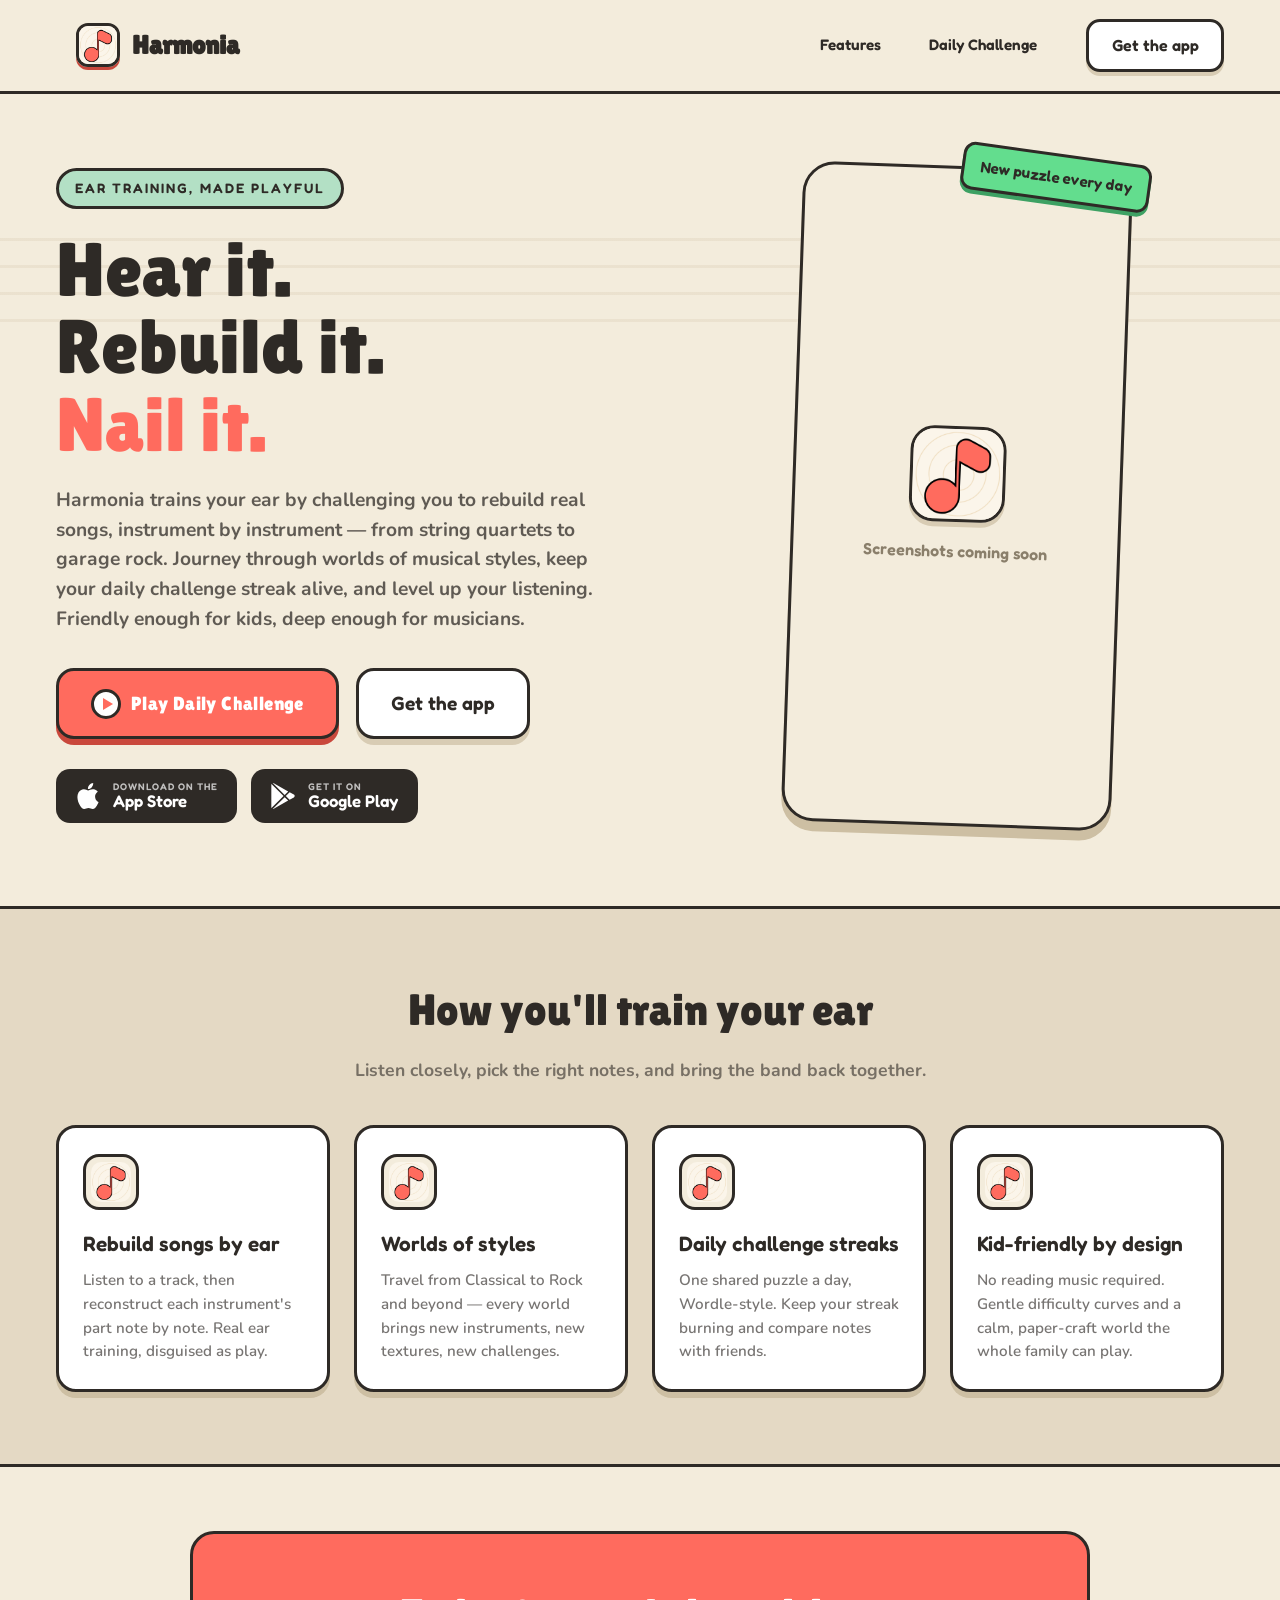
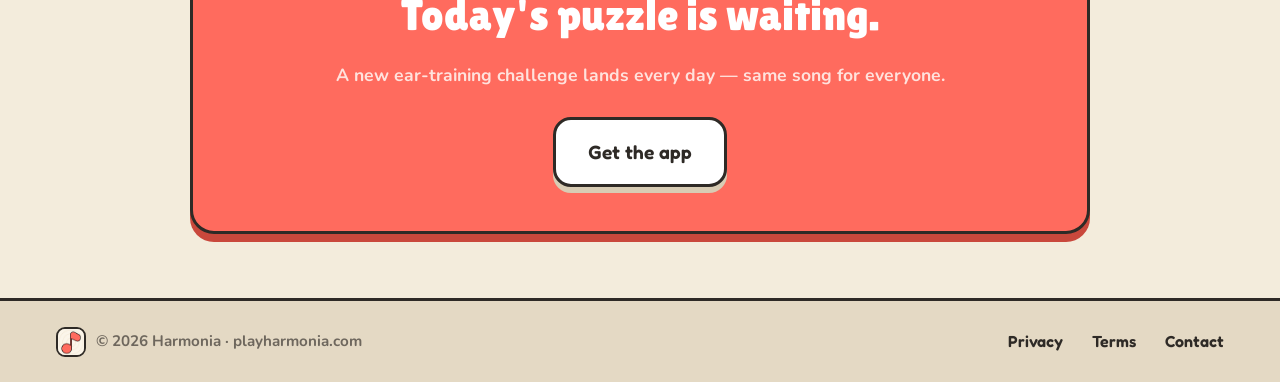
==== index.html @ 09bb106b "Redesign landing page to Paper & Play direction - New hero with auto-scrolling screenshot phone, fea" ====
<!DOCTYPE html>
<html lang="en">
<head>
<meta charset="UTF-8">
<meta name="viewport" content="width=device-width, initial-scale=1.0">
<title>Harmonia — Train your musical ear</title>
<meta name="description" content="Harmonia is a mobile ear-training game. Rebuild real songs instrument by instrument, journey through worlds of musical styles, and keep your daily challenge streak alive.">
<link rel="icon" type="image/png" href="/assets/icon.png">
<link rel="apple-touch-icon" href="/assets/icon.png">
<link rel="preconnect" href="https://fonts.googleapis.com">
<link rel="preconnect" href="https://fonts.gstatic.com" crossorigin>
<link href="https://fonts.googleapis.com/css2?family=Lilita+One&family=Fredoka:wght@400;500;600;700&family=Nunito:wght@400;600;700;800&display=swap" rel="stylesheet">
<link rel="stylesheet" href="/style.css">
<script src="/copy.js"></script>
</head>
<body class="landing">

<nav class="lp-nav">
  <a class="lp-brand" href="/">
    <img src="/assets/icon.png" alt="Harmonia icon">
    <span data-copy="nav.brand">Harmonia</span>
  </a>
  <div class="lp-nav-links">
    <a href="#features" data-copy="nav.linkFeatures">Features</a>
    <a href="#daily" data-copy="nav.linkDaily">Daily Challenge</a>
    <a class="lp-btn lp-btn-white" href="#get" data-copy="nav.getApp">Get the app</a>
  </div>
</nav>

<header class="lp-hero">
  <div class="lp-hero-copy">
    <span class="lp-badge" data-copy="hero.badge">EAR TRAINING, MADE PLAYFUL</span>
    <h1 class="lp-headline" id="lp-headline">Hear it.<br>Rebuild it.<br><span>Nail it.</span></h1>
    <p class="lp-lede" data-copy="hero.lede"></p>
    <div class="lp-hero-ctas">
      <a class="lp-btn lp-btn-coral lp-btn-big" id="lp-primary-cta" href="#">
        <span class="lp-play-circle" aria-hidden="true"></span>
        <span data-copy="hero.primaryCta">Play Daily Challenge</span>
      </a>
      <a class="lp-btn lp-btn-white lp-btn-big" href="#get" data-copy="hero.secondaryCta">Get the app</a>
    </div>
    <div class="lp-store-badges">
      <a class="lp-store-badge" id="lp-appstore" href="#">
        <svg viewBox="0 0 24 24" fill="#FFFFFF" xmlns="http://www.w3.org/2000/svg" aria-hidden="true"><path d="M12.152 6.896c-.948 0-2.415-1.078-3.96-1.04-2.04.027-3.91 1.183-4.961 3.014-2.117 3.675-.546 9.103 1.519 12.09 1.013 1.454 2.208 3.09 3.792 3.039 1.52-.065 2.09-.987 3.935-.987 1.831 0 2.35.987 3.96.948 1.637-.026 2.676-1.48 3.676-2.948 1.156-1.688 1.636-3.325 1.662-3.415-.039-.013-3.182-1.221-3.22-4.857-.026-3.04 2.48-4.494 2.597-4.559-1.429-2.09-3.623-2.324-4.39-2.376-2-.156-3.675 1.09-4.61 1.09zM15.53 3.83c.843-1.012 1.4-2.427 1.245-3.83-1.207.052-2.662.805-3.532 1.818-.78.896-1.454 2.338-1.273 3.714 1.338.104 2.715-.688 3.559-1.701"/></svg>
        <span><small>DOWNLOAD ON THE</small>App Store</span>
      </a>
      <a class="lp-store-badge" id="lp-googleplay" href="#">
        <svg viewBox="0 0 24 24" fill="#FFFFFF" xmlns="http://www.w3.org/2000/svg" aria-hidden="true"><path d="M22.018 13.298l-3.919 2.218-3.515-3.493 3.543-3.521 3.891 2.202a1.49 1.49 0 0 1 0 2.594zM1.337.924a1.486 1.486 0 0 0-.112.568v21.017c0 .217.045.419.124.6l11.155-11.087L1.337.924zm12.207 10.065l3.258-3.238L3.45.195a1.466 1.466 0 0 0-.946-.179l11.04 10.973zm0 2.067l-11 10.933c.298.036.612-.016.906-.183l13.324-7.54-3.23-3.21z"/></svg>
        <span><small>GET IT ON</small>Google Play</span>
      </a>
    </div>
  </div>

  <div class="lp-hero-phone" id="daily">
    <div class="lp-phone">
      <div class="lp-phone-screen" id="lp-carousel">
        <div class="lp-shot-placeholder">
          <img src="/assets/icon.png" alt="Harmonia">
          <p>Screenshots coming soon</p>
        </div>
      </div>
    </div>
    <span class="lp-sticker" data-copy="hero.sticker">New puzzle every day</span>
  </div>
</header>

<section class="lp-features" id="features">
  <h2 data-copy="features.heading">How you'll train your ear</h2>
  <p class="lp-features-sub" data-copy="features.sub"></p>
  <div class="lp-feature-grid" id="lp-feature-grid">
    <!-- Cards rendered from copy.js -->
  </div>
</section>

<section class="lp-cta-band" id="get">
  <div class="lp-cta-card">
    <h2 data-copy="cta.heading">Today's puzzle is waiting.</h2>
    <p data-copy="cta.sub"></p>
    <a class="lp-btn lp-btn-white lp-btn-big" id="lp-cta-button" href="#" data-copy="cta.button">Get the app</a>
  </div>
</section>

<footer class="lp-footer">
  <div class="lp-footer-brand">
    <img src="/assets/icon.png" alt="">
    <span data-copy="footer.copyright">© 2026 Harmonia · playharmonia.com</span>
  </div>
  <div class="lp-footer-links">
    <a href="/privacy/" data-copy="footer.linkPrivacy">Privacy</a>
    <a href="/terms/" data-copy="footer.linkTerms">Terms</a>
    <a href="#" id="lp-contact" data-copy="footer.linkContact">Contact</a>
  </div>
</footer>

<script>
(function () {
  var COPY = window.HARMONIA_COPY || {};

  function get(path) {
    return path.split(".").reduce(function (o, k) {
      return o == null ? undefined : o[k];
    }, COPY);
  }

  // Fill every element tagged with data-copy from copy.js.
  document.querySelectorAll("[data-copy]").forEach(function (el) {
    var value = get(el.getAttribute("data-copy"));
    if (typeof value === "string" && value.length) el.textContent = value;
  });

  // Headline: one line per array entry, last line highlighted.
  var headline = get("hero.headline");
  if (Array.isArray(headline) && headline.length) {
    var h1 = document.getElementById("lp-headline");
    h1.innerHTML = "";
    headline.forEach(function (line, i) {
      if (i === headline.length - 1) {
        var span = document.createElement("span");
        span.textContent = line;
        h1.appendChild(span);
      } else {
        h1.appendChild(document.createTextNode(line));
        h1.appendChild(document.createElement("br"));
      }
    });
  }

  // Feature cards.
  var grid = document.getElementById("lp-feature-grid");
  var cards = get("features.cards") || [];
  cards.forEach(function (card) {
    var div = document.createElement("div");
    div.className = "lp-feature-card";
    var icon = document.createElement("div");
    icon.className = "lp-feature-icon";
    var img = document.createElement("img");
    img.src = "/assets/icon.png";
    img.alt = "";
    icon.appendChild(img);
    var h3 = document.createElement("h3");
    h3.textContent = card.title || "";
    var p = document.createElement("p");
    p.textContent = card.text || "";
    div.appendChild(icon);
    div.appendChild(h3);
    div.appendChild(p);
    grid.appendChild(div);
  });

  // Store / webapp / contact links.
  var appStore = get("links.appStore") || "#";
  var googlePlay = get("links.googlePlay") || "#";
  var webApp = get("links.webApp") || "#";
  document.getElementById("lp-appstore").href = appStore;
  document.getElementById("lp-googleplay").href = googlePlay;
  // Primary hero CTA is a stub for the browser daily challenge until the
  // webapp exists; set links.webApp in copy.js when it ships.
  document.getElementById("lp-primary-cta").href = webApp;
  document.getElementById("lp-cta-button").href = appStore !== "#" ? appStore : "#";
  var email = get("footer.contactEmail");
  if (email) document.getElementById("lp-contact").href = "mailto:" + email;

  // Screenshot carousel: preload the listed files, keep the ones that
  // exist, and auto-advance with a crossfade.
  var shots = get("screenshots") || [];
  var interval = get("screenshotInterval") || 4000;
  var carousel = document.getElementById("lp-carousel");
  var results = new Array(shots.length);
  var pending = shots.length;

  function startCarousel() {
    var loaded = results.filter(Boolean); // keeps copy.js order
    if (!loaded.length) return; // keep the placeholder
    carousel.innerHTML = "";
    var imgs = loaded.map(function (src, i) {
      var img = document.createElement("img");
      img.src = src;
      img.className = "lp-shot" + (i === 0 ? " active" : "");
      img.alt = "Harmonia screenshot";
      carousel.appendChild(img);
      return img;
    });
    if (imgs.length < 2) return;
    var current = 0;
    setInterval(function () {
      imgs[current].classList.remove("active");
      current = (current + 1) % imgs.length;
      imgs[current].classList.add("active");
    }, interval);
  }

  if (!pending) return;
  shots.forEach(function (src, i) {
    var probe = new Image();
    probe.onload = function () {
      results[i] = src;
      if (--pending === 0) startCarousel();
    };
    probe.onerror = function () {
      if (--pending === 0) startCarousel();
    };
    probe.src = src;
  });
})();
</script>
</body>
</html>
---- style.css ----
/* ============================================================
   Harmonia — paper & play design language
   Flat fills · 3px ink outlines · hard offset shadows
   Lilita One (display) / Fredoka (UI) / Nunito (body)
   ============================================================ */

:root {
  --paper: #F3ECDC;
  --paper-dark: #E4D9C4;
  --ink: #2E2A26;
  --ink-soft: rgba(46, 42, 38, 0.6);
  --muted: #8A7F6B;
  --coral: #FF6B5E;
  --coral-dark: #C9483C;
  --green: #63DD8E;
  --green-dark: #3DA163;
  --card: #FFFFFF;
  --shadow: #D8CCB4;
  --cream: #F3ECDC;      /* legacy alias used by legal pages */
  --accent: #FF6B5E;     /* legacy alias */
  --accent-dark: #C9483C;/* legacy alias */
}

* { margin: 0; padding: 0; box-sizing: border-box; }

body {
  background: var(--paper);
  color: var(--ink);
  font-family: 'Nunito', -apple-system, sans-serif;
  line-height: 1.7;
  -webkit-font-smoothing: antialiased;
}

h1, h2, h3, .brand {
  font-family: 'Fredoka', 'Nunito', sans-serif;
  font-weight: 600;
}

a { color: var(--coral-dark); }

/* ------------------------------------------------------------
   Shared buttons
   ------------------------------------------------------------ */
.lp-btn {
  display: inline-flex;
  align-items: center;
  justify-content: center;
  gap: 10px;
  font-family: 'Fredoka', sans-serif;
  font-weight: 600;
  font-size: 1rem;
  text-decoration: none;
  border: 3px solid var(--ink);
  border-radius: 14px;
  padding: 0.6rem 1.4rem;
  transition: transform 0.08s ease, box-shadow 0.08s ease;
}

.lp-btn:active { transform: translateY(3px); box-shadow: none !important; }

.lp-btn-white {
  background: var(--card);
  color: var(--ink);
  box-shadow: 0 4px 0 var(--shadow);
}

.lp-btn-coral {
  background: var(--coral);
  color: #fff;
  box-shadow: 0 4px 0 var(--coral-dark);
}

.lp-btn-big {
  font-size: 1.2rem;
  border-radius: 18px;
  padding: 1rem 2rem;
  box-shadow: 0 6px 0 var(--shadow);
}

.lp-btn-coral.lp-btn-big {
  font-family: 'Lilita One', 'Fredoka', sans-serif;
  font-weight: 400;
  letter-spacing: 0.02em;
  box-shadow: 0 6px 0 var(--coral-dark);
}

/* ------------------------------------------------------------
   Nav
   ------------------------------------------------------------ */
.lp-nav {
  display: flex;
  align-items: center;
  justify-content: space-between;
  padding: 1.2rem 3.5rem;
  border-bottom: 3px solid var(--ink);
  background: var(--paper);
  flex-wrap: wrap;
  gap: 1rem;
}

.lp-brand {
  display: flex;
  align-items: center;
  gap: 12px;
  text-decoration: none;
  color: var(--ink);
  font-family: 'Lilita One', 'Fredoka', sans-serif;
  font-size: 1.6rem;
}

.lp-brand img {
  width: 44px;
  height: 44px;
  border-radius: 12px;
  border: 3px solid var(--ink);
  box-shadow: 0 3px 0 var(--coral-dark);
}

.lp-nav-links {
  display: flex;
  align-items: center;
  gap: 1.8rem;
}

.lp-nav-links > a:not(.lp-btn) {
  font-family: 'Fredoka', sans-serif;
  font-weight: 600;
  color: var(--ink);
  text-decoration: none;
}

.lp-nav-links > a:not(.lp-btn):hover { color: var(--coral); }

/* ------------------------------------------------------------
   Hero
   ------------------------------------------------------------ */
.lp-hero {
  position: relative;
  display: flex;
  gap: 3.5rem;
  align-items: center;
  padding: 4.5rem 3.5rem 5rem;
  max-width: 1440px;
  margin: 0 auto;
  overflow: hidden;
}

/* staff-line motif behind the hero */
.lp-hero::before {
  content: "";
  position: absolute;
  top: 120px;
  left: 0;
  right: 0;
  height: 120px;
  background: repeating-linear-gradient(180deg, transparent 0 24px, var(--paper-dark) 24px 27px);
  opacity: 0.55;
  pointer-events: none;
}

.lp-hero-copy {
  position: relative;
  flex: 1;
  max-width: 680px;
}

.lp-badge {
  display: inline-block;
  padding: 0.35rem 1rem;
  border-radius: 999px;
  background: #B3E0C5;
  border: 3px solid var(--ink);
  font-family: 'Fredoka', sans-serif;
  font-weight: 600;
  font-size: 0.85rem;
  letter-spacing: 0.15em;
}

.lp-headline {
  font-family: 'Lilita One', 'Fredoka', sans-serif;
  font-weight: 400;
  font-size: clamp(3rem, 6vw, 4.75rem);
  line-height: 1.02;
  margin-top: 1.4rem;
  color: var(--ink);
}

.lp-headline span { color: var(--coral); }

.lp-lede {
  font-weight: 700;
  font-size: 1.2rem;
  line-height: 1.55;
  color: rgba(46, 42, 38, 0.75);
  margin-top: 1.4rem;
  max-width: 560px;
}

.lp-hero-ctas {
  display: flex;
  align-items: center;
  gap: 1.1rem;
  margin-top: 2.1rem;
  flex-wrap: wrap;
}

.lp-store-badges {
  display: flex;
  gap: 0.9rem;
  margin-top: 1.9rem;
  flex-wrap: wrap;
}

.lp-store-badge {
  display: flex;
  align-items: center;
  gap: 12px;
  height: 54px;
  padding: 0 1.2rem;
  border-radius: 14px;
  background: var(--ink);
  color: #fff;
  text-decoration: none;
  font-family: 'Fredoka', sans-serif;
  font-weight: 600;
  font-size: 1.05rem;
  line-height: 1.15;
}

.lp-store-badge svg {
  width: 26px;
  height: 26px;
  flex: none;
}

.lp-play-circle {
  width: 30px;
  height: 30px;
  border-radius: 50%;
  background: #fff;
  border: 3px solid var(--ink);
  flex: none;
  position: relative;
}

.lp-play-circle::after {
  content: "";
  position: absolute;
  left: 9px;
  top: 6px;
  border-left: 10px solid var(--coral);
  border-top: 6px solid transparent;
  border-bottom: 6px solid transparent;
}

.lp-store-badge small {
  display: block;
  font-size: 0.6rem;
  letter-spacing: 0.1em;
  color: rgba(255, 255, 255, 0.7);
}

/* ------------------------------------------------------------
   Phone + screenshot carousel
   ------------------------------------------------------------ */
.lp-hero-phone {
  position: relative;
  flex: none;
  transform: rotate(2deg);
}

.lp-phone {
  width: 330px;
  height: 660px;
  border-radius: 32px;
  border: 3px solid var(--ink);
  box-shadow: 0 10px 0 #CDBFA3;
  background: var(--paper);
  overflow: hidden;
}

.lp-phone-screen {
  position: relative;
  width: 100%;
  height: 100%;
}

.lp-shot {
  position: absolute;
  inset: 0;
  width: 100%;
  height: 100%;
  object-fit: cover;
  opacity: 0;
  transition: opacity 0.8s ease;
}

.lp-shot.active { opacity: 1; }

.lp-shot-placeholder {
  position: absolute;
  inset: 0;
  display: flex;
  flex-direction: column;
  align-items: center;
  justify-content: center;
  gap: 1rem;
  text-align: center;
  padding: 2rem;
}

.lp-shot-placeholder img {
  width: 96px;
  height: 96px;
  border-radius: 24px;
  border: 3px solid var(--ink);
  box-shadow: 0 5px 0 var(--shadow);
}

.lp-shot-placeholder p {
  font-family: 'Fredoka', sans-serif;
  font-weight: 600;
  color: var(--muted);
}

.lp-sticker {
  position: absolute;
  top: -16px;
  right: -18px;
  padding: 0.5rem 1rem;
  border-radius: 12px;
  background: var(--green);
  border: 3px solid var(--ink);
  box-shadow: 0 4px 0 var(--green-dark);
  font-family: 'Fredoka', sans-serif;
  font-weight: 600;
  font-size: 0.95rem;
  transform: rotate(6deg);
  white-space: nowrap;
}

/* ------------------------------------------------------------
   Features
   ------------------------------------------------------------ */
.lp-features {
  padding: 4rem 3.5rem 4.5rem;
  background: var(--paper-dark);
  border-top: 3px solid var(--ink);
}

.lp-features h2 {
  font-family: 'Lilita One', 'Fredoka', sans-serif;
  font-weight: 400;
  font-size: clamp(2rem, 4vw, 2.75rem);
  text-align: center;
}

.lp-features-sub {
  text-align: center;
  font-weight: 700;
  font-size: 1.1rem;
  color: var(--ink-soft);
  margin: 0.5rem 0 2.5rem;
}

.lp-feature-grid {
  display: grid;
  grid-template-columns: repeat(auto-fit, minmax(240px, 1fr));
  gap: 1.5rem;
  max-width: 1330px;
  margin: 0 auto;
}

.lp-feature-card {
  background: var(--card);
  border: 3px solid var(--ink);
  border-radius: 20px;
  box-shadow: 0 6px 0 #CDBFA3;
  padding: 1.6rem 1.5rem;
}

.lp-feature-icon {
  width: 56px;
  height: 56px;
  border-radius: 16px;
  background: var(--paper);
  border: 3px solid var(--ink);
  display: flex;
  align-items: center;
  justify-content: center;
  overflow: hidden;
}

.lp-feature-icon img {
  width: 40px;
  height: 40px;
  border-radius: 10px;
}

.lp-feature-card h3 {
  font-size: 1.3rem;
  margin-top: 1rem;
}

.lp-feature-card p {
  font-weight: 600;
  font-size: 0.95rem;
  line-height: 1.55;
  color: rgba(46, 42, 38, 0.65);
  margin-top: 0.5rem;
}

/* ------------------------------------------------------------
   CTA band
   ------------------------------------------------------------ */
.lp-cta-band {
  padding: 4rem 3.5rem;
  border-top: 3px solid var(--ink);
}

.lp-cta-card {
  max-width: 900px;
  margin: 0 auto;
  background: var(--coral);
  border: 3px solid var(--ink);
  border-radius: 24px;
  box-shadow: 0 8px 0 var(--coral-dark);
  padding: 2.75rem 3rem;
  text-align: center;
}

.lp-cta-card h2 {
  font-family: 'Lilita One', 'Fredoka', sans-serif;
  font-weight: 400;
  font-size: clamp(2rem, 4vw, 2.75rem);
  color: #fff;
}

.lp-cta-card p {
  font-weight: 700;
  font-size: 1.1rem;
  color: #FFE2DD;
  margin: 0.5rem 0 1.6rem;
}

/* ------------------------------------------------------------
   Landing footer
   ------------------------------------------------------------ */
.lp-footer {
  display: flex;
  align-items: center;
  justify-content: space-between;
  padding: 1.6rem 3.5rem;
  border-top: 3px solid var(--ink);
  background: var(--paper-dark);
  flex-wrap: wrap;
  gap: 1rem;
}

.lp-footer-brand {
  display: flex;
  align-items: center;
  gap: 10px;
  font-weight: 700;
  font-size: 0.95rem;
  color: rgba(46, 42, 38, 0.65);
}

.lp-footer-brand img {
  width: 30px;
  height: 30px;
  border-radius: 9px;
  border: 2.5px solid var(--ink);
}

.lp-footer-links {
  display: flex;
  gap: 1.8rem;
}

.lp-footer-links a {
  font-family: 'Fredoka', sans-serif;
  font-weight: 600;
  color: var(--ink);
  text-decoration: none;
}

.lp-footer-links a:hover { color: var(--coral); }

/* ------------------------------------------------------------
   Responsive
   ------------------------------------------------------------ */
@media (max-width: 980px) {
  .lp-hero { flex-direction: column; padding: 3rem 1.5rem; }
  .lp-hero-phone { transform: rotate(0deg); margin-top: 1rem; }
  .lp-nav, .lp-features, .lp-cta-band, .lp-footer { padding-left: 1.5rem; padding-right: 1.5rem; }
  .lp-sticker { right: 0; }
}

@media (max-width: 480px) {
  .lp-phone { width: 280px; height: 560px; }
  .lp-nav-links { gap: 1rem; }
}

/* ============================================================
   Legal pages (privacy / terms) — shared classes
   ============================================================ */
.container {
  max-width: 720px;
  margin: 0 auto;
  padding: 2rem 1.5rem 4rem;
}

header.site {
  padding: 1.5rem 0;
  display: flex;
  align-items: center;
  justify-content: space-between;
}

.brand {
  display: inline-flex;
  align-items: center;
  font-family: 'Lilita One', 'Fredoka', sans-serif;
  font-weight: 400;
  font-size: 1.5rem;
  color: var(--ink);
  text-decoration: none;
}

.brand::before {
  content: "";
  margin-right: 10px;
  width: 36px;
  height: 36px;
  border-radius: 10px;
  border: 3px solid var(--ink);
  box-shadow: 0 3px 0 var(--coral-dark);
  background: url("/assets/icon.png") center / cover no-repeat;
  flex: none;
}

.brand span { color: var(--coral); }

nav a {
  color: var(--muted);
  text-decoration: none;
  margin-left: 1.25rem;
  font-size: 0.95rem;
  font-family: 'Fredoka', sans-serif;
  font-weight: 600;
}

nav a:hover { color: var(--coral); }

/* legacy hero/feature classes kept for any page still using them */
.hero { text-align: center; padding: 4rem 0 3rem; }
.hero h1 { font-size: 3rem; margin-bottom: 0.75rem; }
.hero .tagline { font-size: 1.25rem; color: var(--muted); max-width: 480px; margin: 0 auto 2rem; }

.cta {
  display: inline-block;
  background: var(--coral);
  color: #fff;
  font-family: 'Fredoka', sans-serif;
  font-size: 1.1rem;
  padding: 0.9rem 2.2rem;
  border: 3px solid var(--ink);
  border-radius: 999px;
  box-shadow: 0 4px 0 var(--coral-dark);
  text-decoration: none;
}

.cta.soon { background: var(--card); color: var(--muted); box-shadow: 0 4px 0 var(--shadow); cursor: default; }

article h1 { font-size: 2rem; margin: 1.5rem 0 0.25rem; }

article .updated {
  color: var(--muted);
  font-size: 0.9rem;
  margin-bottom: 2rem;
}

article h2 { font-size: 1.3rem; margin: 2rem 0 0.5rem; }

article p, article li { margin-bottom: 0.75rem; }

article ul { padding-left: 1.5rem; }

article a { color: var(--coral-dark); }

footer.site {
  text-align: center;
  color: var(--muted);
  font-size: 0.85rem;
  padding: 2rem 0 0;
  border-top: 3px solid var(--ink);
  margin-top: 3rem;
}

footer.site a { color: var(--muted); }
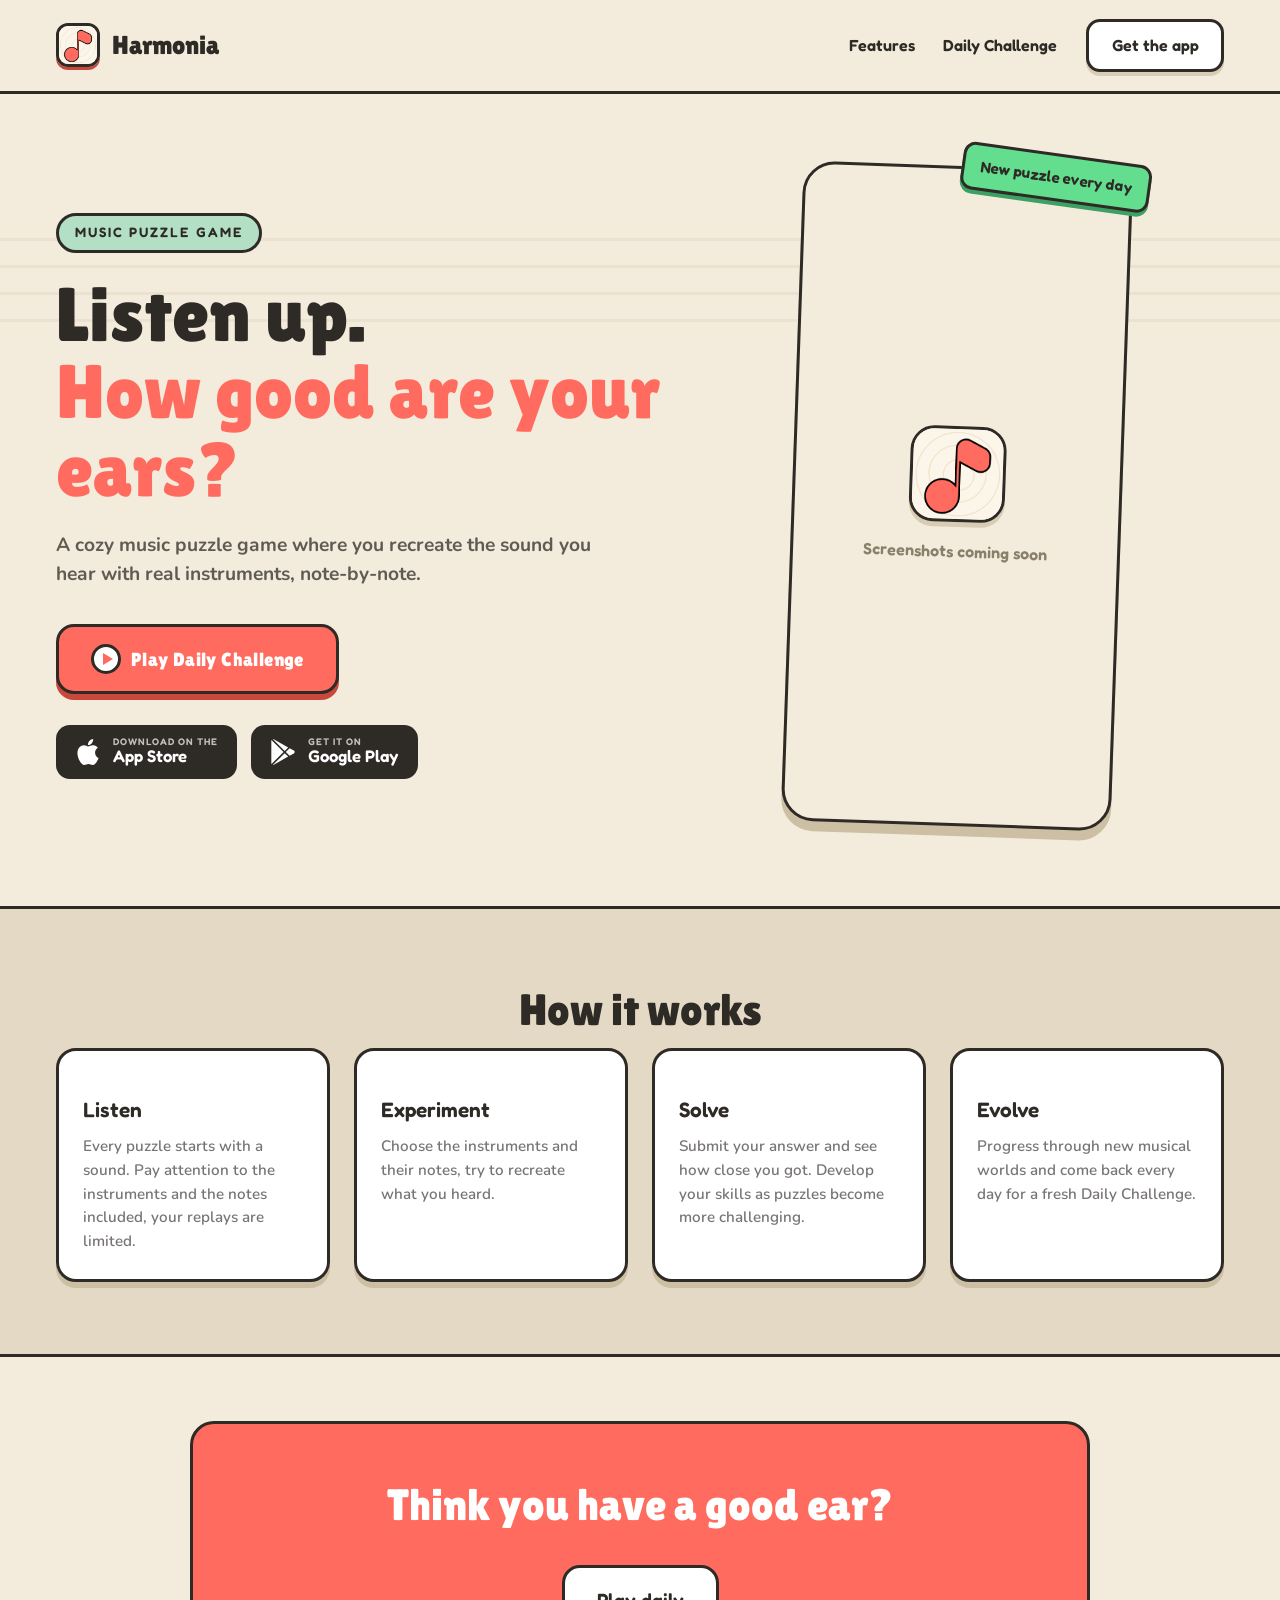
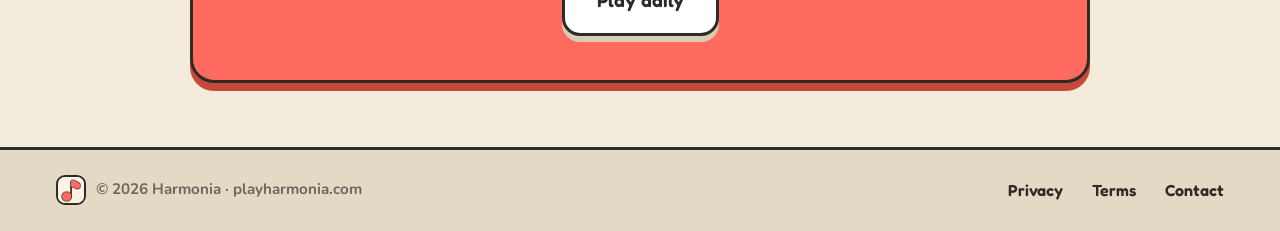
==== commit 9f9db388: "Update site copy and restyle legal pages - New hero: MUSIC PUZZLE GAME chip, two-line headline, shor" ====
--- a/index.html
+++ b/index.html
@@ -3,8 +3,8 @@
 <head>
 <meta charset="UTF-8">
 <meta name="viewport" content="width=device-width, initial-scale=1.0">
-<title>Harmonia — Train your musical ear</title>
-<meta name="description" content="Harmonia is a mobile ear-training game. Rebuild real songs instrument by instrument, journey through worlds of musical styles, and keep your daily challenge streak alive.">
+<title>Harmonia — Music puzzle game</title>
+<meta name="description" content="A cozy music puzzle game where you recreate the sound you hear with real instruments, note-by-note.">
 <link rel="icon" type="image/png" href="/assets/icon.png">
 <link rel="apple-touch-icon" href="/assets/icon.png">
 <link rel="preconnect" href="https://fonts.googleapis.com">
@@ -29,15 +29,14 @@
 
 <header class="lp-hero">
   <div class="lp-hero-copy">
-    <span class="lp-badge" data-copy="hero.badge">EAR TRAINING, MADE PLAYFUL</span>
-    <h1 class="lp-headline" id="lp-headline">Hear it.<br>Rebuild it.<br><span>Nail it.</span></h1>
+    <span class="lp-badge" data-copy="hero.badge">MUSIC PUZZLE GAME</span>
+    <h1 class="lp-headline" id="lp-headline">Listen up.<br><span>How good are your ears?</span></h1>
     <p class="lp-lede" data-copy="hero.lede"></p>
     <div class="lp-hero-ctas">
       <a class="lp-btn lp-btn-coral lp-btn-big" id="lp-primary-cta" href="#">
         <span class="lp-play-circle" aria-hidden="true"></span>
         <span data-copy="hero.primaryCta">Play Daily Challenge</span>
       </a>
-      <a class="lp-btn lp-btn-white lp-btn-big" href="#get" data-copy="hero.secondaryCta">Get the app</a>
     </div>
     <div class="lp-store-badges">
       <a class="lp-store-badge" id="lp-appstore" href="#">
@@ -65,8 +64,7 @@
 </header>
 
 <section class="lp-features" id="features">
-  <h2 data-copy="features.heading">How you'll train your ear</h2>
-  <p class="lp-features-sub" data-copy="features.sub"></p>
+  <h2 data-copy="features.heading">How it works</h2>
   <div class="lp-feature-grid" id="lp-feature-grid">
     <!-- Cards rendered from copy.js -->
   </div>
@@ -74,9 +72,8 @@
 
 <section class="lp-cta-band" id="get">
   <div class="lp-cta-card">
-    <h2 data-copy="cta.heading">Today's puzzle is waiting.</h2>
-    <p data-copy="cta.sub"></p>
-    <a class="lp-btn lp-btn-white lp-btn-big" id="lp-cta-button" href="#" data-copy="cta.button">Get the app</a>
+    <h2 data-copy="cta.heading">Think you have a good ear?</h2>
+    <a class="lp-btn lp-btn-white lp-btn-big" id="lp-cta-button" href="#" data-copy="cta.button">Play daily</a>
   </div>
 </section>
 
@@ -131,17 +128,10 @@
   cards.forEach(function (card) {
     var div = document.createElement("div");
     div.className = "lp-feature-card";
-    var icon = document.createElement("div");
-    icon.className = "lp-feature-icon";
-    var img = document.createElement("img");
-    img.src = "/assets/icon.png";
-    img.alt = "";
-    icon.appendChild(img);
     var h3 = document.createElement("h3");
     h3.textContent = card.title || "";
     var p = document.createElement("p");
     p.textContent = card.text || "";
-    div.appendChild(icon);
     div.appendChild(h3);
     div.appendChild(p);
     grid.appendChild(div);
@@ -156,7 +146,8 @@
   // Primary hero CTA is a stub for the browser daily challenge until the
   // webapp exists; set links.webApp in copy.js when it ships.
   document.getElementById("lp-primary-cta").href = webApp;
-  document.getElementById("lp-cta-button").href = appStore !== "#" ? appStore : "#";
+  // Bottom "Play daily" button points at the browser daily challenge.
+  document.getElementById("lp-cta-button").href = webApp;
   var email = get("footer.contactEmail");
   if (email) document.getElementById("lp-contact").href = "mailto:" + email;
 
--- a/style.css
+++ b/style.css
@@ -434,6 +434,7 @@
   font-weight: 400;
   font-size: clamp(2rem, 4vw, 2.75rem);
   color: #fff;
+  margin-bottom: 1.4rem;
 }
 
 .lp-cta-card p {
@@ -503,99 +504,52 @@
 }
 
 /* ============================================================
-   Legal pages (privacy / terms) — shared classes
+   Legal pages (privacy / terms) — landing-style card layout
    ============================================================ */
 .container {
-  max-width: 720px;
+  max-width: 820px;
   margin: 0 auto;
-  padding: 2rem 1.5rem 4rem;
-}
-
-header.site {
-  padding: 1.5rem 0;
-  display: flex;
-  align-items: center;
-  justify-content: space-between;
-}
-
-.brand {
-  display: inline-flex;
-  align-items: center;
+  padding: 3rem 1.5rem 4rem;
+}
+
+.lp-legal {
+  background: var(--card);
+  border: 3px solid var(--ink);
+  border-radius: 24px;
+  box-shadow: 0 8px 0 var(--shadow);
+  padding: 2.5rem 2.75rem 3rem;
+}
+
+.lp-legal h1 {
   font-family: 'Lilita One', 'Fredoka', sans-serif;
   font-weight: 400;
-  font-size: 1.5rem;
-  color: var(--ink);
-  text-decoration: none;
-}
-
-.brand::before {
-  content: "";
-  margin-right: 10px;
-  width: 36px;
-  height: 36px;
-  border-radius: 10px;
-  border: 3px solid var(--ink);
-  box-shadow: 0 3px 0 var(--coral-dark);
-  background: url("/assets/icon.png") center / cover no-repeat;
-  flex: none;
-}
-
-.brand span { color: var(--coral); }
-
-nav a {
-  color: var(--muted);
-  text-decoration: none;
-  margin-left: 1.25rem;
-  font-size: 0.95rem;
-  font-family: 'Fredoka', sans-serif;
-  font-weight: 600;
-}
-
-nav a:hover { color: var(--coral); }
-
-/* legacy hero/feature classes kept for any page still using them */
-.hero { text-align: center; padding: 4rem 0 3rem; }
-.hero h1 { font-size: 3rem; margin-bottom: 0.75rem; }
-.hero .tagline { font-size: 1.25rem; color: var(--muted); max-width: 480px; margin: 0 auto 2rem; }
-
-.cta {
-  display: inline-block;
-  background: var(--coral);
-  color: #fff;
-  font-family: 'Fredoka', sans-serif;
-  font-size: 1.1rem;
-  padding: 0.9rem 2.2rem;
-  border: 3px solid var(--ink);
-  border-radius: 999px;
-  box-shadow: 0 4px 0 var(--coral-dark);
-  text-decoration: none;
-}
-
-.cta.soon { background: var(--card); color: var(--muted); box-shadow: 0 4px 0 var(--shadow); cursor: default; }
-
-article h1 { font-size: 2rem; margin: 1.5rem 0 0.25rem; }
-
-article .updated {
+  font-size: clamp(2rem, 4vw, 2.75rem);
+  margin-bottom: 0.25rem;
+}
+
+.lp-legal .updated {
+  font-family: 'Fredoka', sans-serif;
+  font-weight: 600;
   color: var(--muted);
   font-size: 0.9rem;
   margin-bottom: 2rem;
 }
 
-article h2 { font-size: 1.3rem; margin: 2rem 0 0.5rem; }
-
-article p, article li { margin-bottom: 0.75rem; }
-
-article ul { padding-left: 1.5rem; }
-
-article a { color: var(--coral-dark); }
-
-footer.site {
-  text-align: center;
-  color: var(--muted);
-  font-size: 0.85rem;
-  padding: 2rem 0 0;
-  border-top: 3px solid var(--ink);
-  margin-top: 3rem;
-}
-
-footer.site a { color: var(--muted); }
+.lp-legal h2 {
+  font-size: 1.3rem;
+  margin: 2rem 0 0.5rem;
+}
+
+.lp-legal p, .lp-legal li {
+  font-weight: 600;
+  color: rgba(46, 42, 38, 0.75);
+  margin-bottom: 0.75rem;
+}
+
+.lp-legal ul { padding-left: 1.5rem; }
+
+.lp-legal a { color: var(--coral-dark); }
+
+@media (max-width: 600px) {
+  .lp-legal { padding: 1.75rem 1.4rem 2rem; }
+}
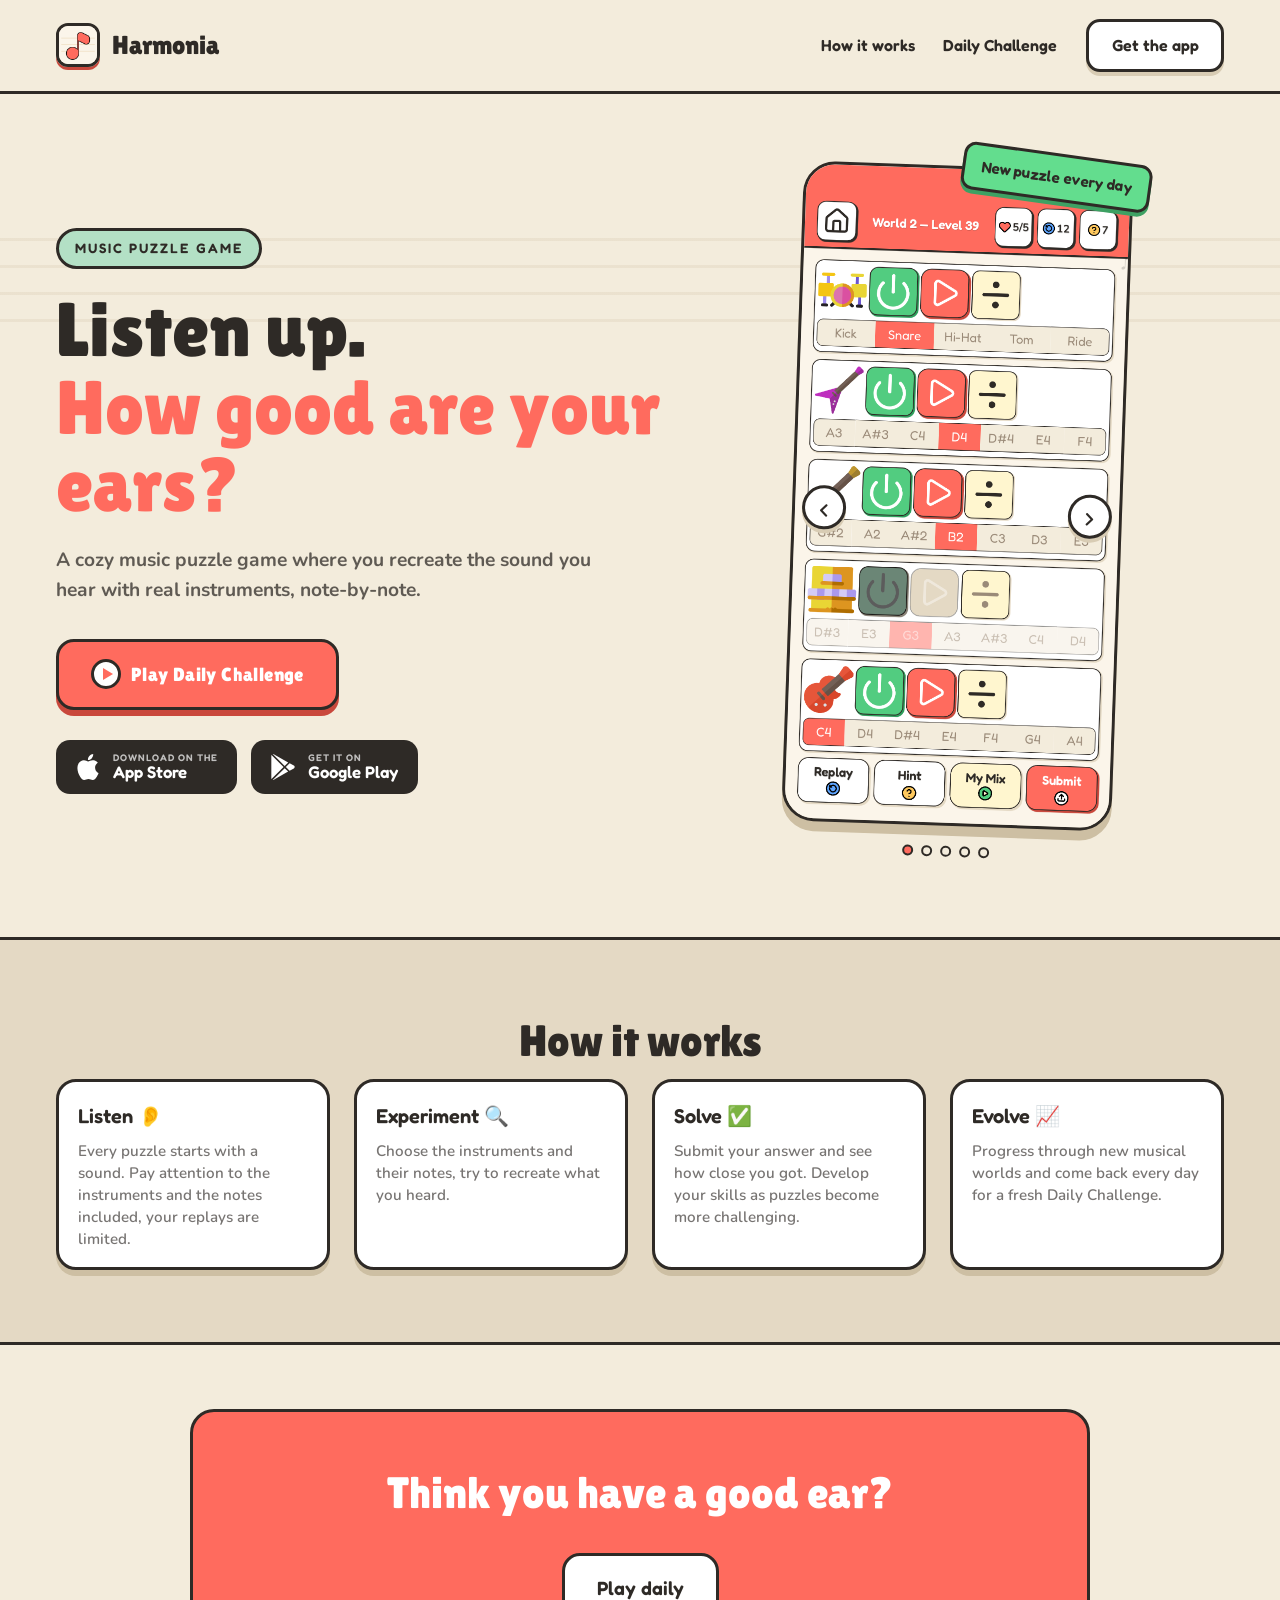
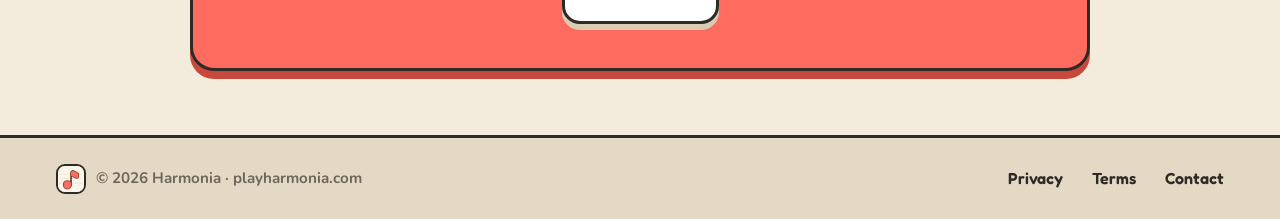
==== commit 4a81f769: "Website: new icon, hero video carousel, tighter feature cards - Swap site icon to harmonia_icon_r1.p" ====
--- a/index.html
+++ b/index.html
@@ -5,8 +5,8 @@
 <meta name="viewport" content="width=device-width, initial-scale=1.0">
 <title>Harmonia — Music puzzle game</title>
 <meta name="description" content="A cozy music puzzle game where you recreate the sound you hear with real instruments, note-by-note.">
-<link rel="icon" type="image/png" href="/assets/icon.png">
-<link rel="apple-touch-icon" href="/assets/icon.png">
+<link rel="icon" type="image/png" href="/assets/harmonia_icon_r1.png">
+<link rel="apple-touch-icon" href="/assets/harmonia_icon_r1.png">
 <link rel="preconnect" href="https://fonts.googleapis.com">
 <link rel="preconnect" href="https://fonts.gstatic.com" crossorigin>
 <link href="https://fonts.googleapis.com/css2?family=Lilita+One&family=Fredoka:wght@400;500;600;700&family=Nunito:wght@400;600;700;800&display=swap" rel="stylesheet">
@@ -17,7 +17,7 @@
 
 <nav class="lp-nav">
   <a class="lp-brand" href="/">
-    <img src="/assets/icon.png" alt="Harmonia icon">
+    <img src="/assets/harmonia_icon_r1.png" alt="Harmonia icon">
     <span data-copy="nav.brand">Harmonia</span>
   </a>
   <div class="lp-nav-links">
@@ -54,7 +54,7 @@
     <div class="lp-phone">
       <div class="lp-phone-screen" id="lp-carousel">
         <div class="lp-shot-placeholder">
-          <img src="/assets/icon.png" alt="Harmonia">
+          <img src="/assets/harmonia_icon_r1.png" alt="Harmonia">
           <p>Screenshots coming soon</p>
         </div>
       </div>
@@ -79,7 +79,7 @@
 
 <footer class="lp-footer">
   <div class="lp-footer-brand">
-    <img src="/assets/icon.png" alt="">
+    <img src="/assets/harmonia_icon_r1.png" alt="">
     <span data-copy="footer.copyright">© 2026 Harmonia · playharmonia.com</span>
   </div>
   <div class="lp-footer-links">
@@ -151,47 +151,186 @@
   var email = get("footer.contactEmail");
   if (email) document.getElementById("lp-contact").href = "mailto:" + email;
 
-  // Screenshot carousel: preload the listed files, keep the ones that
-  // exist, and auto-advance with a crossfade.
+  // Hero media carousel: an optional gameplay video plays first, then the
+  // screenshots slideshow. Viewers can click the arrows, tap the dots, or
+  // swipe to move between slides. Preload the screenshots and keep only the
+  // ones that actually exist before building the carousel.
+  var video = get("heroVideo") || "";
+  var poster = get("heroVideoPoster") || "";
   var shots = get("screenshots") || [];
   var interval = get("screenshotInterval") || 4000;
   var carousel = document.getElementById("lp-carousel");
   var results = new Array(shots.length);
   var pending = shots.length;
 
-  function startCarousel() {
+  function buildCarousel() {
     var loaded = results.filter(Boolean); // keeps copy.js order
-    if (!loaded.length) return; // keep the placeholder
+    if (!video && !loaded.length) return; // nothing to show, keep placeholder
+
     carousel.innerHTML = "";
-    var imgs = loaded.map(function (src, i) {
+
+    // Slides: [video?] then each screenshot.
+    var slides = [];
+    var videoEl = null;
+    var soundBtn = null;
+
+    if (video) {
+      var vslide = document.createElement("div");
+      vslide.className = "lp-slide active";
+      videoEl = document.createElement("video");
+      videoEl.className = "lp-video";
+      videoEl.src = video;
+      if (poster) videoEl.poster = poster;
+      videoEl.muted = true;
+      videoEl.setAttribute("muted", "");
+      videoEl.playsInline = true;
+      videoEl.setAttribute("playsinline", "");
+      videoEl.preload = "auto";
+      vslide.appendChild(videoEl);
+
+      // Speaker toggle so viewers can hear the audio (autoplay must be muted).
+      soundBtn = document.createElement("button");
+      soundBtn.type = "button";
+      soundBtn.className = "lp-sound-btn";
+      soundBtn.setAttribute("aria-label", "Unmute video");
+      soundBtn.textContent = "🔇";
+      soundBtn.addEventListener("click", function (e) {
+        e.stopPropagation();
+        videoEl.muted = !videoEl.muted;
+        soundBtn.textContent = videoEl.muted ? "🔇" : "🔊";
+        soundBtn.setAttribute("aria-label", videoEl.muted ? "Unmute video" : "Mute video");
+        if (!videoEl.muted) videoEl.play();
+      });
+      vslide.appendChild(soundBtn);
+      carousel.appendChild(vslide);
+      slides.push(vslide);
+    }
+
+    loaded.forEach(function (src) {
+      var slide = document.createElement("div");
+      slide.className = "lp-slide" + (slides.length === 0 ? " active" : "");
       var img = document.createElement("img");
       img.src = src;
-      img.className = "lp-shot" + (i === 0 ? " active" : "");
+      img.className = "lp-shot";
       img.alt = "Harmonia screenshot";
-      carousel.appendChild(img);
-      return img;
+      slide.appendChild(img);
+      carousel.appendChild(slide);
+      slides.push(slide);
     });
-    if (imgs.length < 2) return;
+
     var current = 0;
-    setInterval(function () {
-      imgs[current].classList.remove("active");
-      current = (current + 1) % imgs.length;
-      imgs[current].classList.add("active");
-    }, interval);
-  }
-
-  if (!pending) return;
-  shots.forEach(function (src, i) {
-    var probe = new Image();
-    probe.onload = function () {
-      results[i] = src;
-      if (--pending === 0) startCarousel();
-    };
-    probe.onerror = function () {
-      if (--pending === 0) startCarousel();
-    };
-    probe.src = src;
-  });
+    var timer = null;
+    var firstIsVideo = !!video;
+
+    function isScreenshot(i) {
+      return !(firstIsVideo && i === 0);
+    }
+
+    function stopTimer() {
+      if (timer) { clearInterval(timer); timer = null; }
+    }
+
+    // Auto-advance only while sitting on a screenshot slide.
+    function startTimer() {
+      stopTimer();
+      if (slides.length < 2) return;
+      if (!isScreenshot(current)) return;
+      timer = setInterval(function () { go(current + 1, false); }, interval);
+    }
+
+    function go(index, userInitiated) {
+      if (slides.length < 2) return;
+      var next = (index + slides.length) % slides.length;
+      slides[current].classList.remove("active");
+      slides[next].classList.add("active");
+      current = next;
+      // Play the video when it's shown, pause it otherwise.
+      if (videoEl) {
+        if (firstIsVideo && current === 0) { videoEl.currentTime = 0; videoEl.play(); }
+        else { videoEl.pause(); }
+      }
+      if (userInitiated) stopTimer();
+      startTimer();
+      dots.forEach(function (d, i) { d.classList.toggle("active", i === current); });
+    }
+
+    // Dots.
+    var dotWrap = document.createElement("div");
+    dotWrap.className = "lp-dots";
+    var dots = slides.map(function (_, i) {
+      var dot = document.createElement("button");
+      dot.type = "button";
+      dot.className = "lp-dot" + (i === 0 ? " active" : "");
+      dot.setAttribute("aria-label", "Go to slide " + (i + 1));
+      dot.addEventListener("click", function () { go(i, true); });
+      dotWrap.appendChild(dot);
+      return dot;
+    });
+
+    // Prev / next arrows.
+    function makeArrow(cls, label, delta) {
+      var btn = document.createElement("button");
+      btn.type = "button";
+      btn.className = "lp-arrow " + cls;
+      btn.setAttribute("aria-label", label);
+      btn.innerHTML = cls === "lp-arrow-prev" ? "&#8249;" : "&#8250;";
+      btn.addEventListener("click", function () { go(current + delta, true); });
+      return btn;
+    }
+    var phone = carousel.closest(".lp-phone") || carousel;
+    if (slides.length > 1) {
+      phone.appendChild(makeArrow("lp-arrow-prev", "Previous", -1));
+      phone.appendChild(makeArrow("lp-arrow-next", "Next", 1));
+      phone.parentNode.insertBefore(dotWrap, phone.nextSibling);
+    }
+
+    // Swipe support.
+    var startX = null;
+    carousel.addEventListener("touchstart", function (e) {
+      startX = e.touches[0].clientX;
+    }, { passive: true });
+    carousel.addEventListener("touchend", function (e) {
+      if (startX === null) return;
+      var dx = e.changedTouches[0].clientX - startX;
+      if (Math.abs(dx) > 40) go(current + (dx < 0 ? 1 : -1), true);
+      startX = null;
+    }, { passive: true });
+
+    // Kick things off.
+    if (firstIsVideo) {
+      videoEl.addEventListener("ended", function () { go(1, false); });
+      videoEl.play().catch(function () {}); // muted autoplay
+    }
+    startTimer();
+  }
+
+  // Probe the video first (if any) so a missing file is skipped cleanly
+  // rather than showing a broken black slide, then probe the screenshots.
+  function probeShotsThenBuild() {
+    if (!pending) { buildCarousel(); return; }
+    shots.forEach(function (src, i) {
+      var probe = new Image();
+      probe.onload = function () {
+        results[i] = src;
+        if (--pending === 0) buildCarousel();
+      };
+      probe.onerror = function () {
+        if (--pending === 0) buildCarousel();
+      };
+      probe.src = src;
+    });
+  }
+
+  if (video) {
+    var vp = document.createElement("video");
+    vp.preload = "metadata";
+    vp.muted = true;
+    vp.addEventListener("loadedmetadata", probeShotsThenBuild);
+    vp.addEventListener("error", function () { video = ""; probeShotsThenBuild(); });
+    vp.src = video;
+  } else {
+    probeShotsThenBuild();
+  }
 })();
 </script>
 </body>
--- a/style.css
+++ b/style.css
@@ -285,17 +285,84 @@
   height: 100%;
 }
 
-.lp-shot {
+.lp-slide {
+  position: absolute;
+  inset: 0;
+  opacity: 0;
+  transition: opacity 0.6s ease;
+  pointer-events: none;
+}
+
+.lp-slide.active { opacity: 1; pointer-events: auto; }
+
+.lp-shot,
+.lp-video {
   position: absolute;
   inset: 0;
   width: 100%;
   height: 100%;
   object-fit: cover;
-  opacity: 0;
-  transition: opacity 0.8s ease;
-}
-
-.lp-shot.active { opacity: 1; }
+}
+
+/* Speaker toggle overlaid on the video slide. */
+.lp-sound-btn {
+  position: absolute;
+  bottom: 12px;
+  right: 12px;
+  width: 40px;
+  height: 40px;
+  border-radius: 50%;
+  border: 3px solid var(--ink);
+  background: var(--card);
+  box-shadow: 0 3px 0 var(--shadow);
+  font-size: 1rem;
+  line-height: 1;
+  cursor: pointer;
+  z-index: 3;
+}
+.lp-sound-btn:active { transform: translateY(2px); box-shadow: 0 1px 0 var(--shadow); }
+
+/* Prev / next arrows sit just outside the phone. */
+.lp-arrow {
+  position: absolute;
+  top: 50%;
+  transform: translateY(-50%);
+  width: 44px;
+  height: 44px;
+  border-radius: 50%;
+  border: 3px solid var(--ink);
+  background: var(--card);
+  box-shadow: 0 4px 0 var(--shadow);
+  font-family: 'Fredoka', sans-serif;
+  font-size: 1.6rem;
+  line-height: 1;
+  color: var(--ink);
+  cursor: pointer;
+  z-index: 4;
+}
+.lp-arrow:hover { background: var(--coral); color: #fff; }
+.lp-arrow:active { transform: translateY(calc(-50% + 2px)); box-shadow: 0 2px 0 var(--shadow); }
+.lp-arrow-prev { left: 10px; }
+.lp-arrow-next { right: 10px; }
+
+/* Dot indicators below the phone. */
+.lp-dots {
+  display: flex;
+  justify-content: center;
+  gap: 0.5rem;
+  margin-top: 1.25rem;
+}
+.lp-dot {
+  width: 11px;
+  height: 11px;
+  border-radius: 50%;
+  border: 2px solid var(--ink);
+  background: transparent;
+  padding: 0;
+  cursor: pointer;
+  transition: background 0.2s ease;
+}
+.lp-dot.active { background: var(--coral); }
 
 .lp-shot-placeholder {
   position: absolute;
@@ -376,7 +443,7 @@
   border: 3px solid var(--ink);
   border-radius: 20px;
   box-shadow: 0 6px 0 #CDBFA3;
-  padding: 1.6rem 1.5rem;
+  padding: 1.1rem 1.2rem;
 }
 
 .lp-feature-icon {
@@ -398,16 +465,16 @@
 }
 
 .lp-feature-card h3 {
-  font-size: 1.3rem;
-  margin-top: 1rem;
+  font-size: 1.25rem;
+  margin-top: 0;
 }
 
 .lp-feature-card p {
   font-weight: 600;
   font-size: 0.95rem;
-  line-height: 1.55;
+  line-height: 1.45;
   color: rgba(46, 42, 38, 0.65);
-  margin-top: 0.5rem;
+  margin-top: 0.4rem;
 }
 
 /* ------------------------------------------------------------
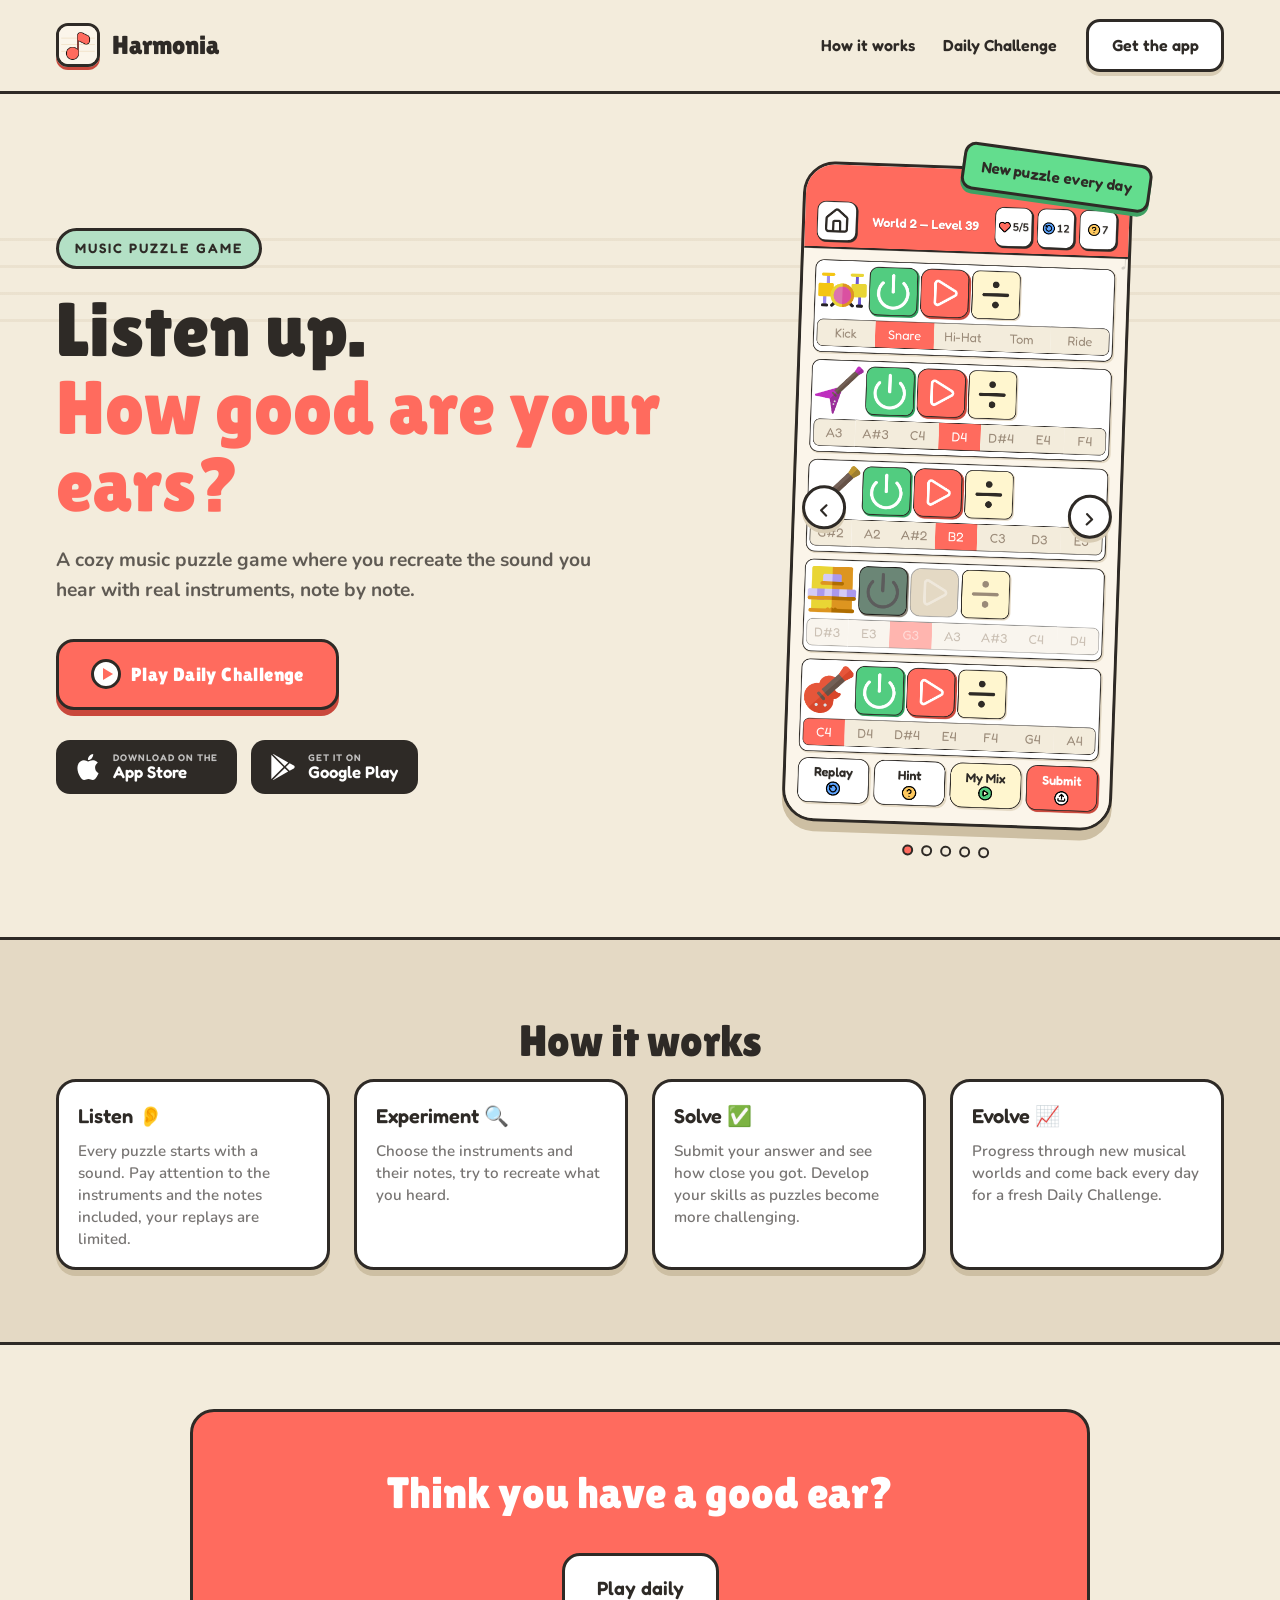
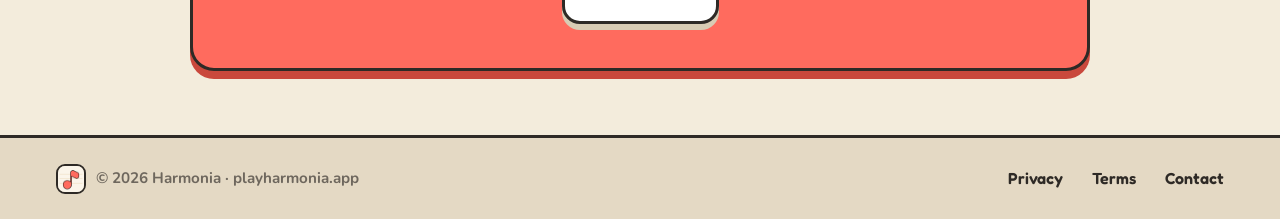
==== commit d3860a73: "Add OG tags for link previews; fix domain to playharmonia.app Adds Open Graph/Twitter meta tags so l" ====
--- a/index.html
+++ b/index.html
@@ -3,8 +3,20 @@
 <head>
 <meta charset="UTF-8">
 <meta name="viewport" content="width=device-width, initial-scale=1.0">
-<title>Harmonia — Music puzzle game</title>
+<title>Harmonia: Music Puzzle Game</title>
 <meta name="description" content="A cozy music puzzle game where you recreate the sound you hear with real instruments, note-by-note.">
+
+<!-- Open Graph / iMessage / social link previews -->
+<meta property="og:type" content="website">
+<meta property="og:site_name" content="Harmonia">
+<meta property="og:title" content="Harmonia: Music Puzzle Game">
+<meta property="og:description" content="A cozy music puzzle game where you recreate the sound you hear with real instruments, note-by-note.">
+<meta property="og:url" content="https://playharmonia.app">
+<meta property="og:image" content="https://playharmonia.app/assets/harmonia_icon_r1.png">
+<meta name="twitter:card" content="summary_large_image">
+<meta name="twitter:title" content="Harmonia: Music Puzzle Game">
+<meta name="twitter:description" content="A cozy music puzzle game where you recreate the sound you hear with real instruments, note-by-note.">
+<meta name="twitter:image" content="https://playharmonia.app/assets/harmonia_icon_r1.png">
 <link rel="icon" type="image/png" href="/assets/harmonia_icon_r1.png">
 <link rel="apple-touch-icon" href="/assets/harmonia_icon_r1.png">
 <link rel="preconnect" href="https://fonts.googleapis.com">
@@ -80,7 +92,7 @@
 <footer class="lp-footer">
   <div class="lp-footer-brand">
     <img src="/assets/harmonia_icon_r1.png" alt="">
-    <span data-copy="footer.copyright">© 2026 Harmonia · playharmonia.com</span>
+    <span data-copy="footer.copyright">© 2026 Harmonia · playharmonia.app</span>
   </div>
   <div class="lp-footer-links">
     <a href="/privacy/" data-copy="footer.linkPrivacy">Privacy</a>
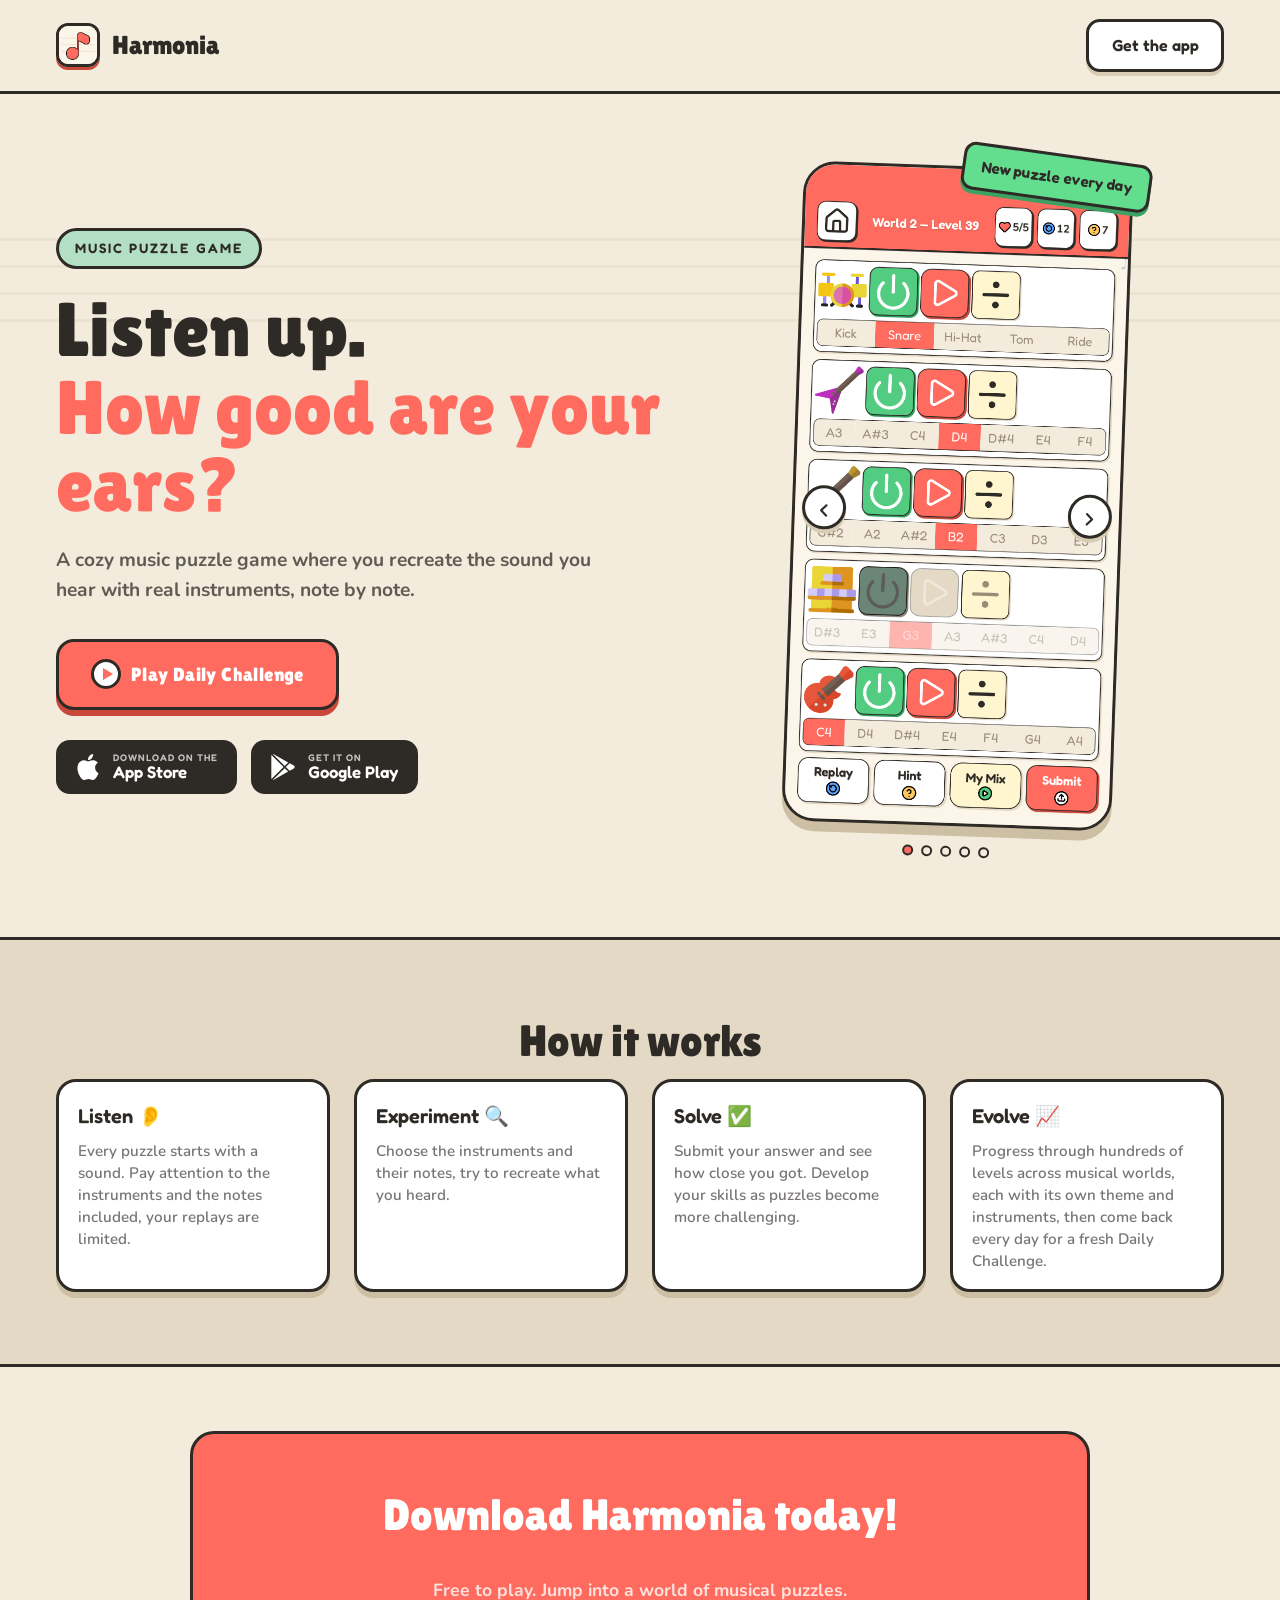
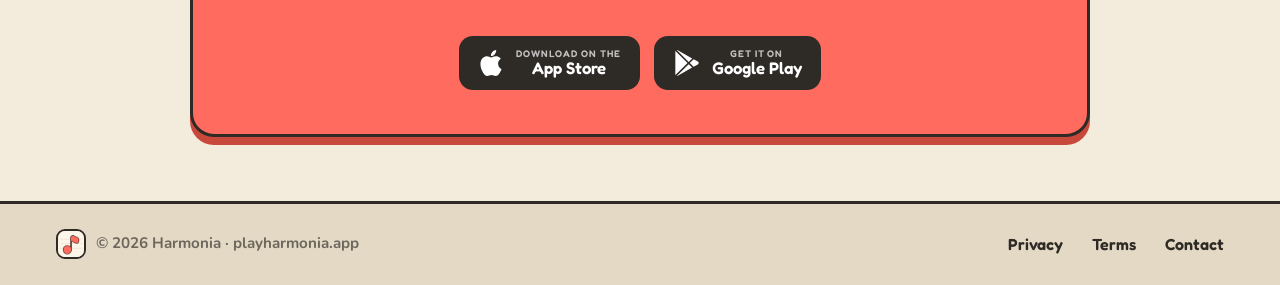
==== commit c577097f: "Rework nav, download CTA, and feature copy - Trim nav to just "Get the app"; device-detect to route " ====
--- a/index.html
+++ b/index.html
@@ -33,9 +33,7 @@
     <span data-copy="nav.brand">Harmonia</span>
   </a>
   <div class="lp-nav-links">
-    <a href="#features" data-copy="nav.linkFeatures">Features</a>
-    <a href="#daily" data-copy="nav.linkDaily">Daily Challenge</a>
-    <a class="lp-btn lp-btn-white" href="#get" data-copy="nav.getApp">Get the app</a>
+    <a class="lp-btn lp-btn-white" id="lp-getapp" href="#get" data-copy="nav.getApp">Get the app</a>
   </div>
 </nav>
 
@@ -84,8 +82,18 @@
 
 <section class="lp-cta-band" id="get">
   <div class="lp-cta-card">
-    <h2 data-copy="cta.heading">Think you have a good ear?</h2>
-    <a class="lp-btn lp-btn-white lp-btn-big" id="lp-cta-button" href="#" data-copy="cta.button">Play daily</a>
+    <h2 data-copy="cta.heading">Take Harmonia with you</h2>
+    <p data-copy="cta.sub">Free to play, with a fresh Daily Challenge every morning.</p>
+    <div class="lp-store-badges lp-store-badges-center">
+      <a class="lp-store-badge" id="lp-appstore-2" href="#">
+        <svg viewBox="0 0 24 24" fill="#FFFFFF" xmlns="http://www.w3.org/2000/svg" aria-hidden="true"><path d="M12.152 6.896c-.948 0-2.415-1.078-3.96-1.04-2.04.027-3.91 1.183-4.961 3.014-2.117 3.675-.546 9.103 1.519 12.09 1.013 1.454 2.208 3.09 3.792 3.039 1.52-.065 2.09-.987 3.935-.987 1.831 0 2.35.987 3.96.948 1.637-.026 2.676-1.48 3.676-2.948 1.156-1.688 1.636-3.325 1.662-3.415-.039-.013-3.182-1.221-3.22-4.857-.026-3.04 2.48-4.494 2.597-4.559-1.429-2.09-3.623-2.324-4.39-2.376-2-.156-3.675 1.09-4.61 1.09zM15.53 3.83c.843-1.012 1.4-2.427 1.245-3.83-1.207.052-2.662.805-3.532 1.818-.78.896-1.454 2.338-1.273 3.714 1.338.104 2.715-.688 3.559-1.701"/></svg>
+        <span><small>DOWNLOAD ON THE</small>App Store</span>
+      </a>
+      <a class="lp-store-badge" id="lp-googleplay-2" href="#">
+        <svg viewBox="0 0 24 24" fill="#FFFFFF" xmlns="http://www.w3.org/2000/svg" aria-hidden="true"><path d="M22.018 13.298l-3.919 2.218-3.515-3.493 3.543-3.521 3.891 2.202a1.49 1.49 0 0 1 0 2.594zM1.337.924a1.486 1.486 0 0 0-.112.568v21.017c0 .217.045.419.124.6l11.155-11.087L1.337.924zm12.207 10.065l3.258-3.238L3.45.195a1.466 1.466 0 0 0-.946-.179l11.04 10.973zm0 2.067l-11 10.933c.298.036.612-.016.906-.183l13.324-7.54-3.23-3.21z"/></svg>
+        <span><small>GET IT ON</small>Google Play</span>
+      </a>
+    </div>
   </div>
 </section>
 
@@ -155,11 +163,35 @@
   var webApp = get("links.webApp") || "#";
   document.getElementById("lp-appstore").href = appStore;
   document.getElementById("lp-googleplay").href = googlePlay;
+  // Bottom download band mirrors the hero store badges.
+  document.getElementById("lp-appstore-2").href = appStore;
+  document.getElementById("lp-googleplay-2").href = googlePlay;
   // Primary hero CTA is a stub for the browser daily challenge until the
   // webapp exists; set links.webApp in copy.js when it ships.
   document.getElementById("lp-primary-cta").href = webApp;
-  // Bottom "Play daily" button points at the browser daily challenge.
-  document.getElementById("lp-cta-button").href = webApp;
+
+  // Nav "Get the app": once the store links are live, send visitors straight
+  // to their own platform's store. Until then (or on desktop / unknown
+  // devices), fall back to smooth-scrolling to the download band.
+  function storeForDevice() {
+    var ua = navigator.userAgent || navigator.vendor || "";
+    if (/android/i.test(ua) && googlePlay !== "#") return googlePlay;
+    var isIOS = /iPad|iPhone|iPod/i.test(ua) ||
+      (navigator.platform === "MacIntel" && navigator.maxTouchPoints > 1);
+    if (isIOS && appStore !== "#") return appStore;
+    return null;
+  }
+  var getAppBtn = document.getElementById("lp-getapp");
+  if (getAppBtn) {
+    getAppBtn.addEventListener("click", function (e) {
+      var url = storeForDevice();
+      if (url) { window.location.href = url; return; }
+      e.preventDefault();
+      var band = document.getElementById("get");
+      if (band) band.scrollIntoView({ behavior: "smooth", block: "start" });
+    });
+  }
+
   var email = get("footer.contactEmail");
   if (email) document.getElementById("lp-contact").href = "mailto:" + email;
 
--- a/style.css
+++ b/style.css
@@ -211,6 +211,10 @@
   flex-wrap: wrap;
 }
 
+.lp-store-badges-center {
+  justify-content: center;
+}
+
 .lp-store-badge {
   display: flex;
   align-items: center;
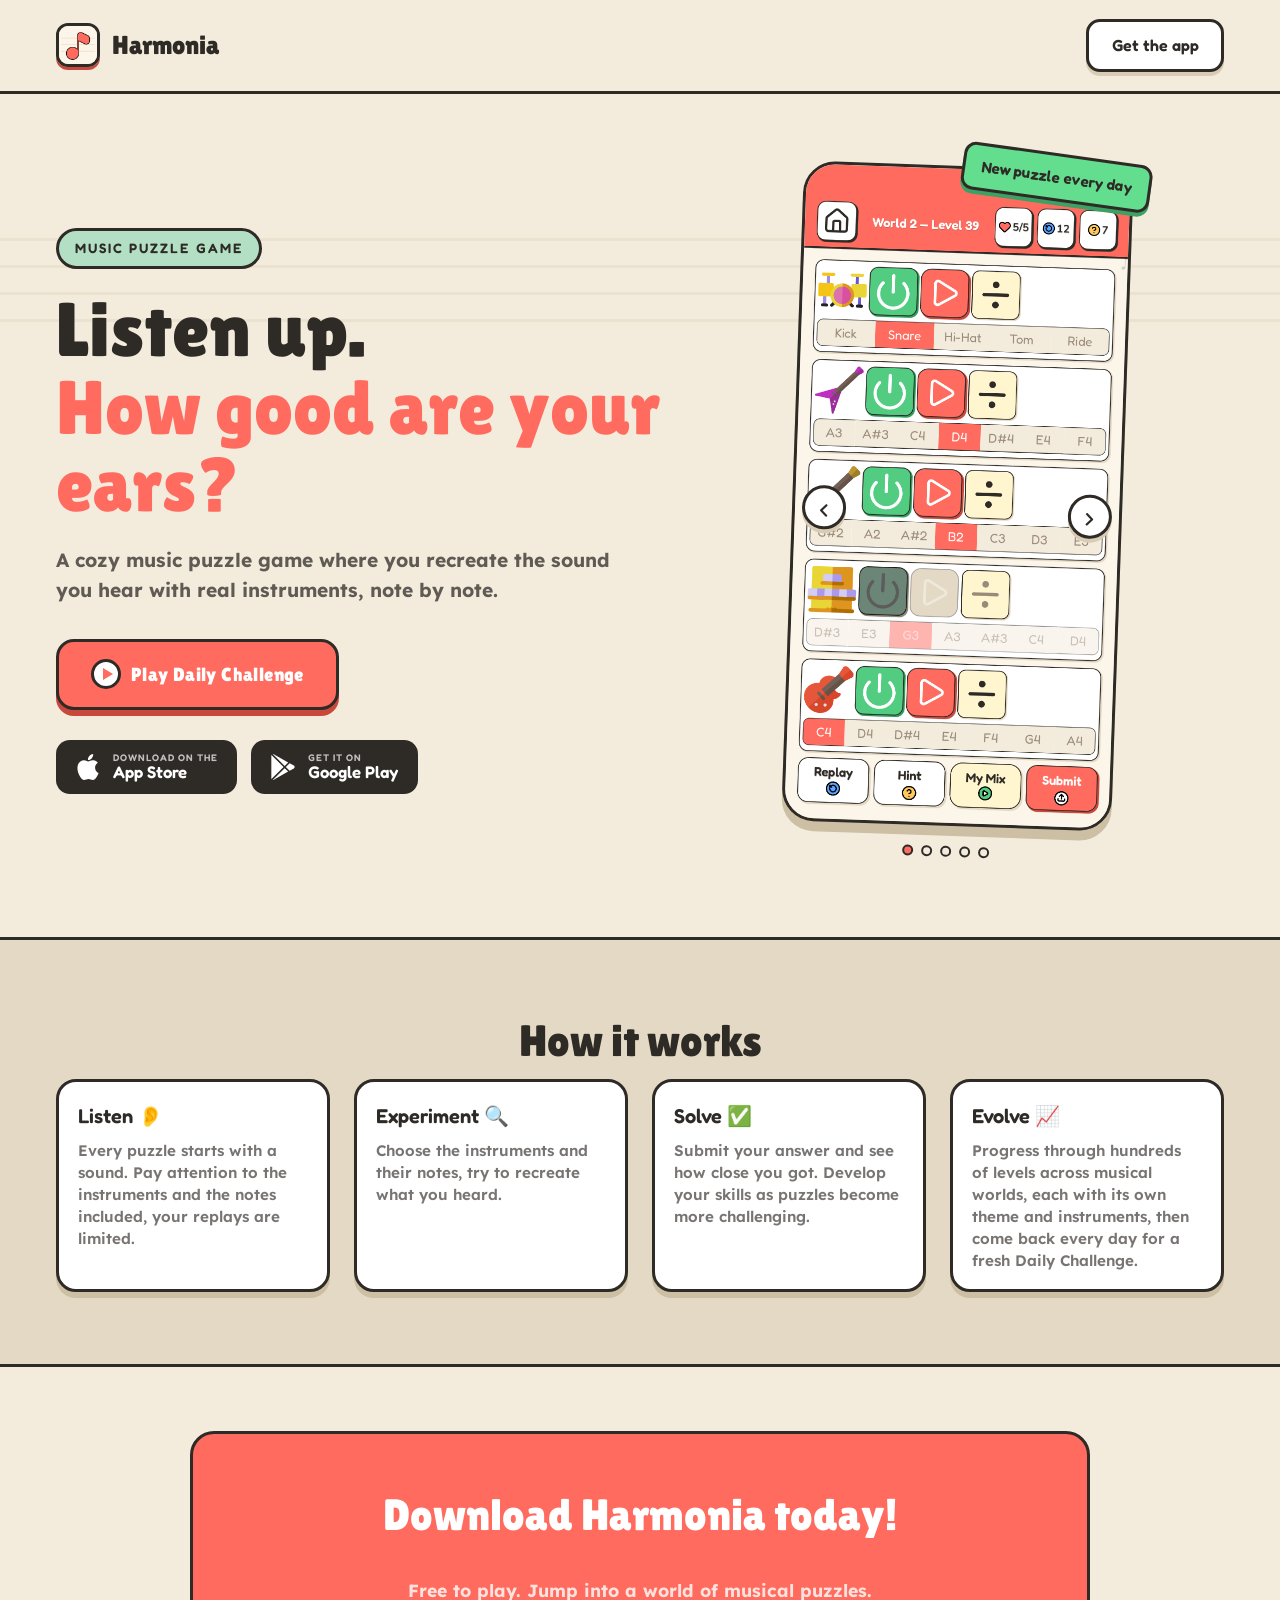
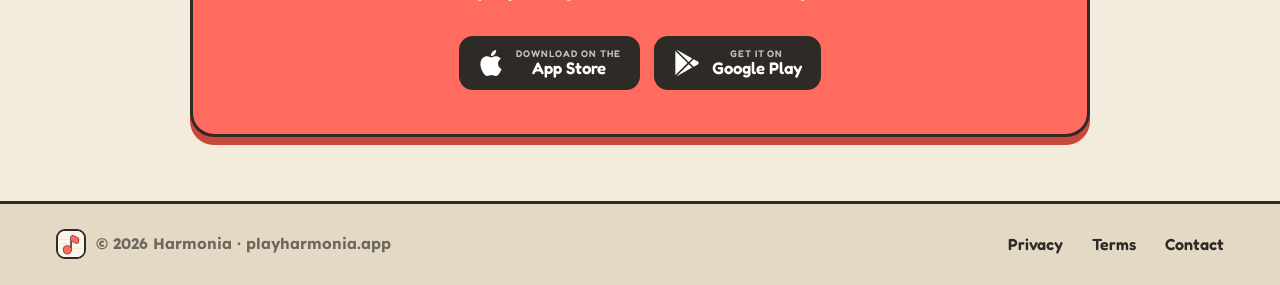
==== commit d7c76e7b: "Swap body font from Nunito to Lexend Co-Authored-By: Claude Opus 4.8 <noreply@anthropic.com>" ====
--- a/index.html
+++ b/index.html
@@ -21,7 +21,7 @@
 <link rel="apple-touch-icon" href="/assets/harmonia_icon_r1.png">
 <link rel="preconnect" href="https://fonts.googleapis.com">
 <link rel="preconnect" href="https://fonts.gstatic.com" crossorigin>
-<link href="https://fonts.googleapis.com/css2?family=Lilita+One&family=Fredoka:wght@400;500;600;700&family=Nunito:wght@400;600;700;800&display=swap" rel="stylesheet">
+<link href="https://fonts.googleapis.com/css2?family=Lilita+One&family=Fredoka:wght@400;500;600;700&family=Lexend:wght@400;500;600;700&display=swap" rel="stylesheet">
 <link rel="stylesheet" href="/style.css">
 <script src="/copy.js"></script>
 </head>
--- a/style.css
+++ b/style.css
@@ -1,7 +1,7 @@
 /* ============================================================
    Harmonia — paper & play design language
    Flat fills · 3px ink outlines · hard offset shadows
-   Lilita One (display) / Fredoka (UI) / Nunito (body)
+   Lilita One (display) / Fredoka (UI) / Lexend (body)
    ============================================================ */
 
 :root {
@@ -26,13 +26,13 @@
 body {
   background: var(--paper);
   color: var(--ink);
-  font-family: 'Nunito', -apple-system, sans-serif;
+  font-family: 'Lexend', -apple-system, sans-serif;
   line-height: 1.7;
   -webkit-font-smoothing: antialiased;
 }
 
 h1, h2, h3, .brand {
-  font-family: 'Fredoka', 'Nunito', sans-serif;
+  font-family: 'Fredoka', 'Lexend', sans-serif;
   font-weight: 600;
 }
 
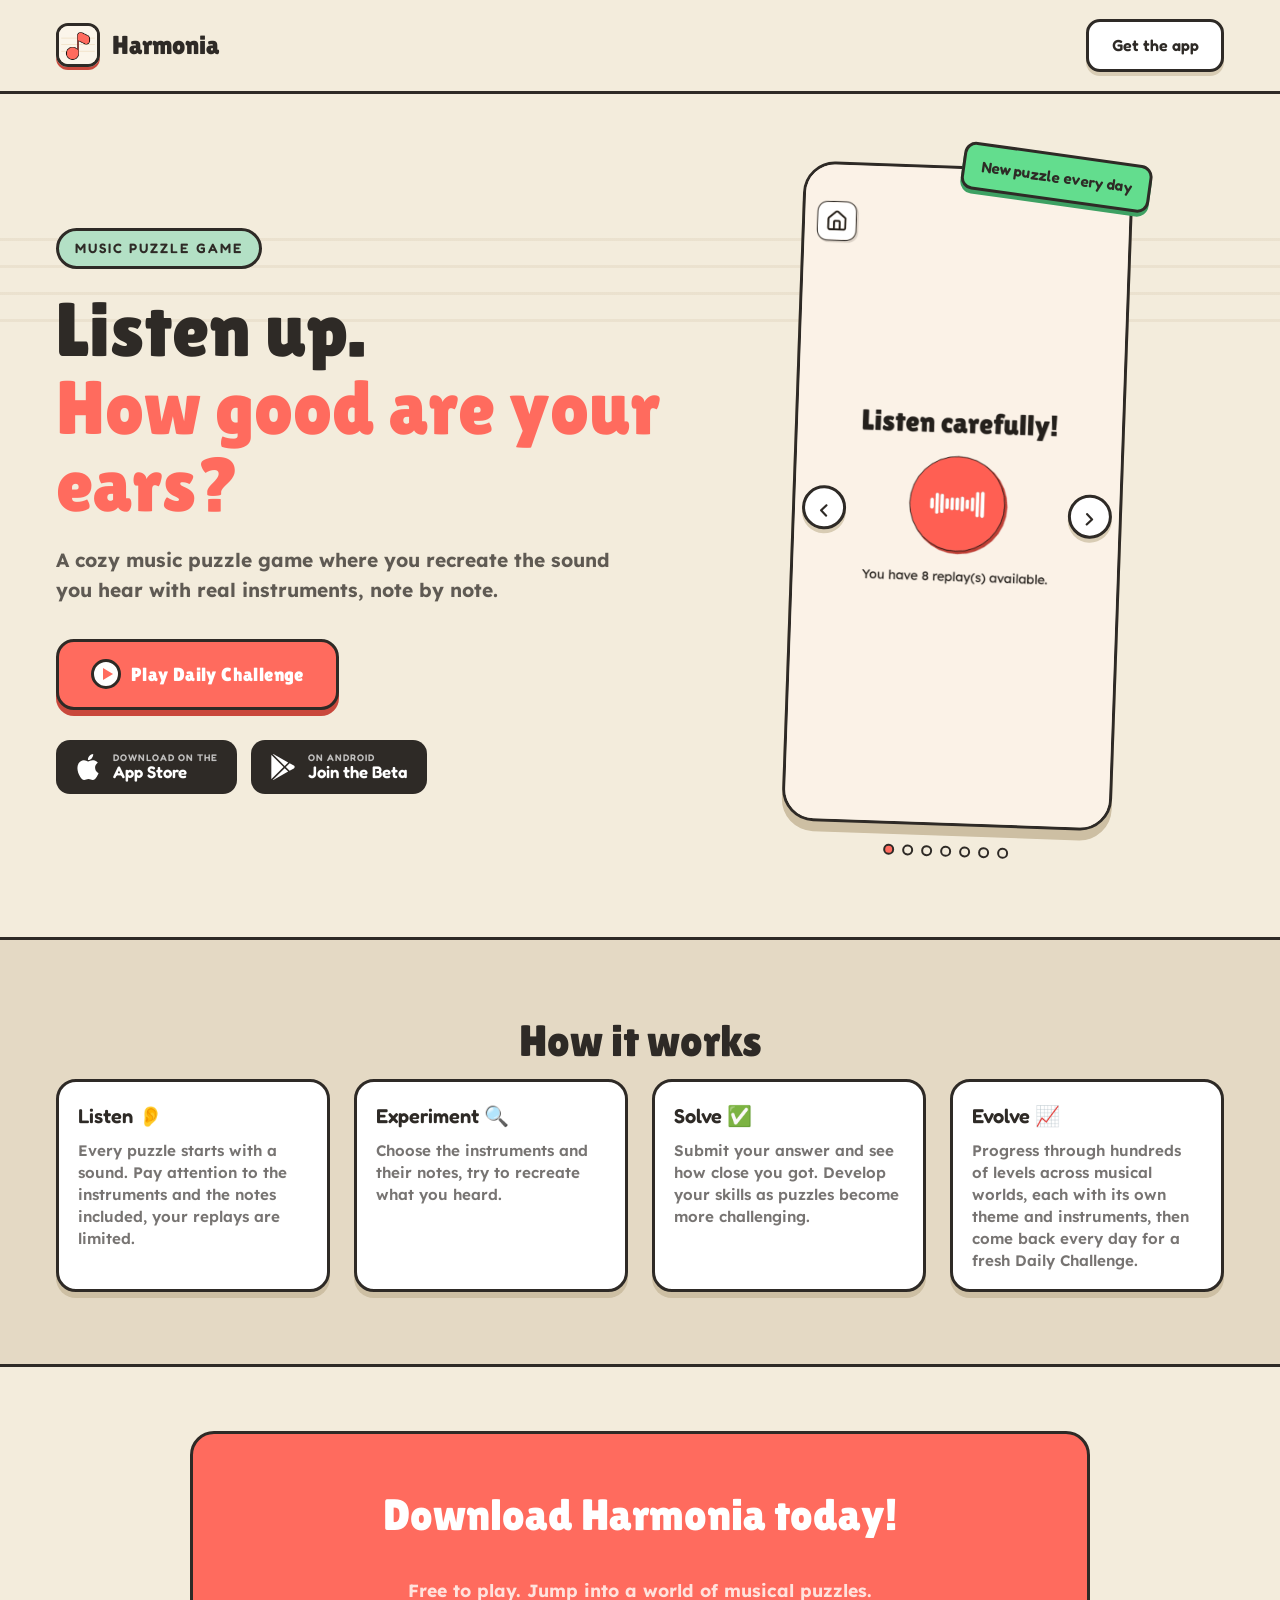
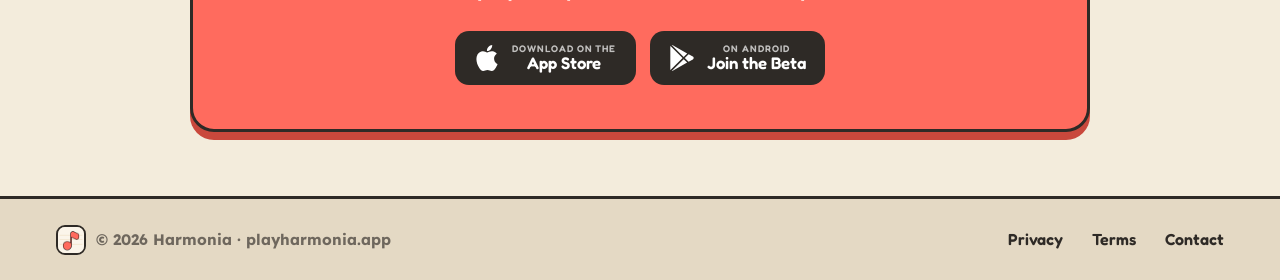
==== commit f039cc69: "Add Android beta signup, iOS download routing, and optimized hero media iOS-first launch support: - " ====
--- a/index.html
+++ b/index.html
@@ -55,7 +55,7 @@
       </a>
       <a class="lp-store-badge" id="lp-googleplay" href="#">
         <svg viewBox="0 0 24 24" fill="#FFFFFF" xmlns="http://www.w3.org/2000/svg" aria-hidden="true"><path d="M22.018 13.298l-3.919 2.218-3.515-3.493 3.543-3.521 3.891 2.202a1.49 1.49 0 0 1 0 2.594zM1.337.924a1.486 1.486 0 0 0-.112.568v21.017c0 .217.045.419.124.6l11.155-11.087L1.337.924zm12.207 10.065l3.258-3.238L3.45.195a1.466 1.466 0 0 0-.946-.179l11.04 10.973zm0 2.067l-11 10.933c.298.036.612-.016.906-.183l13.324-7.54-3.23-3.21z"/></svg>
-        <span><small>GET IT ON</small>Google Play</span>
+        <span><small>ON ANDROID</small>Join the Beta</span>
       </a>
     </div>
   </div>
@@ -91,7 +91,7 @@
       </a>
       <a class="lp-store-badge" id="lp-googleplay-2" href="#">
         <svg viewBox="0 0 24 24" fill="#FFFFFF" xmlns="http://www.w3.org/2000/svg" aria-hidden="true"><path d="M22.018 13.298l-3.919 2.218-3.515-3.493 3.543-3.521 3.891 2.202a1.49 1.49 0 0 1 0 2.594zM1.337.924a1.486 1.486 0 0 0-.112.568v21.017c0 .217.045.419.124.6l11.155-11.087L1.337.924zm12.207 10.065l3.258-3.238L3.45.195a1.466 1.466 0 0 0-.946-.179l11.04 10.973zm0 2.067l-11 10.933c.298.036.612-.016.906-.183l13.324-7.54-3.23-3.21z"/></svg>
-        <span><small>GET IT ON</small>Google Play</span>
+        <span><small>ON ANDROID</small>Join the Beta</span>
       </a>
     </div>
   </div>
--- a/style.css
+++ b/style.css
@@ -624,3 +624,183 @@
 @media (max-width: 600px) {
   .lp-legal { padding: 1.75rem 1.4rem 2rem; }
 }
+
+/* ============================================================
+   Simple centred pages (beta signup / download)
+   ============================================================ */
+.lp-simple {
+  min-height: 100vh;
+  display: flex;
+  flex-direction: column;
+}
+
+.lp-simple-main {
+  flex: 1;
+  display: flex;
+  align-items: center;
+  justify-content: center;
+  padding: 2.5rem 1.5rem 3.5rem;
+}
+
+.lp-card {
+  width: 100%;
+  max-width: 560px;
+  background: var(--card);
+  border: 3px solid var(--ink);
+  border-radius: 24px;
+  box-shadow: 0 8px 0 var(--shadow);
+  padding: 2.5rem 2.5rem 2.75rem;
+  text-align: center;
+}
+
+.lp-card-icon {
+  width: 82px;
+  height: 82px;
+  border-radius: 20px;
+  border: 3px solid var(--ink);
+  box-shadow: 0 5px 0 var(--coral-dark);
+  display: block;
+  margin: 0 auto 1.25rem;
+}
+
+.lp-card h1 {
+  font-family: 'Lilita One', 'Fredoka', sans-serif;
+  font-weight: 400;
+  font-size: clamp(1.8rem, 4vw, 2.4rem);
+  line-height: 1.08;
+}
+
+.lp-card .lp-sub {
+  font-weight: 600;
+  font-size: 1.05rem;
+  color: rgba(46, 42, 38, 0.72);
+  margin: 0.85rem 0 1.6rem;
+}
+
+/* ---- Form ---- */
+.lp-form { text-align: left; }
+
+.lp-field { margin-bottom: 1.1rem; }
+
+.lp-field label {
+  display: block;
+  font-family: 'Fredoka', sans-serif;
+  font-weight: 600;
+  font-size: 0.95rem;
+  margin-bottom: 0.35rem;
+}
+
+.lp-field .hint {
+  font-weight: 600;
+  font-size: 0.82rem;
+  color: var(--muted);
+  margin-top: 0.3rem;
+  line-height: 1.4;
+}
+
+.lp-input {
+  width: 100%;
+  font-family: 'Lexend', sans-serif;
+  font-size: 1rem;
+  color: var(--ink);
+  background: var(--paper);
+  border: 3px solid var(--ink);
+  border-radius: 12px;
+  padding: 0.7rem 0.9rem;
+  box-shadow: 0 3px 0 var(--shadow);
+}
+
+.lp-input:focus {
+  outline: none;
+  background: #fff;
+  box-shadow: 0 3px 0 var(--coral-dark);
+}
+
+.lp-row {
+  display: flex;
+  gap: 0.9rem;
+}
+.lp-row .lp-field { flex: 1; }
+
+.lp-consent {
+  display: flex;
+  align-items: flex-start;
+  gap: 0.6rem;
+  font-weight: 600;
+  font-size: 0.9rem;
+  color: rgba(46, 42, 38, 0.8);
+  margin: 0.4rem 0 1.2rem;
+}
+.lp-consent input {
+  width: 20px;
+  height: 20px;
+  margin-top: 2px;
+  flex: none;
+  accent-color: var(--coral);
+}
+
+.lp-form .lp-btn { width: 100%; }
+
+.lp-form-error {
+  color: var(--coral-dark);
+  font-weight: 700;
+  font-size: 0.9rem;
+  margin-top: 0.9rem;
+  min-height: 1.1em;
+}
+
+.cf-turnstile { margin: 0.4rem 0 1.1rem; }
+
+/* ---- Success state ---- */
+.lp-success { display: none; }
+.lp-success .lp-check {
+  width: 64px;
+  height: 64px;
+  border-radius: 50%;
+  background: var(--green);
+  border: 3px solid var(--ink);
+  box-shadow: 0 4px 0 var(--green-dark);
+  display: flex;
+  align-items: center;
+  justify-content: center;
+  font-size: 2rem;
+  margin: 0 auto 1.2rem;
+}
+
+/* ---- Download / QR ---- */
+.lp-qr {
+  width: 220px;
+  height: 220px;
+  padding: 14px;
+  background: #fff;
+  border: 3px solid var(--ink);
+  border-radius: 20px;
+  box-shadow: 0 6px 0 var(--shadow);
+  margin: 0.5rem auto 1.4rem;
+}
+.lp-qr img { display: block; width: 100%; height: 100%; }
+
+.lp-store-badges.lp-store-badges-center { margin-top: 0; }
+
+.lp-alt-link {
+  margin-top: 1.6rem;
+  font-weight: 600;
+  font-size: 0.92rem;
+  color: var(--muted);
+}
+.lp-alt-link a { color: var(--coral-dark); font-weight: 700; }
+
+.lp-back {
+  display: inline-block;
+  margin-top: 1.4rem;
+  font-family: 'Fredoka', sans-serif;
+  font-weight: 600;
+  color: var(--muted);
+  text-decoration: none;
+}
+.lp-back:hover { color: var(--coral); }
+
+@media (max-width: 600px) {
+  .lp-card { padding: 1.9rem 1.4rem 2rem; }
+  .lp-row { flex-direction: column; gap: 0; }
+}
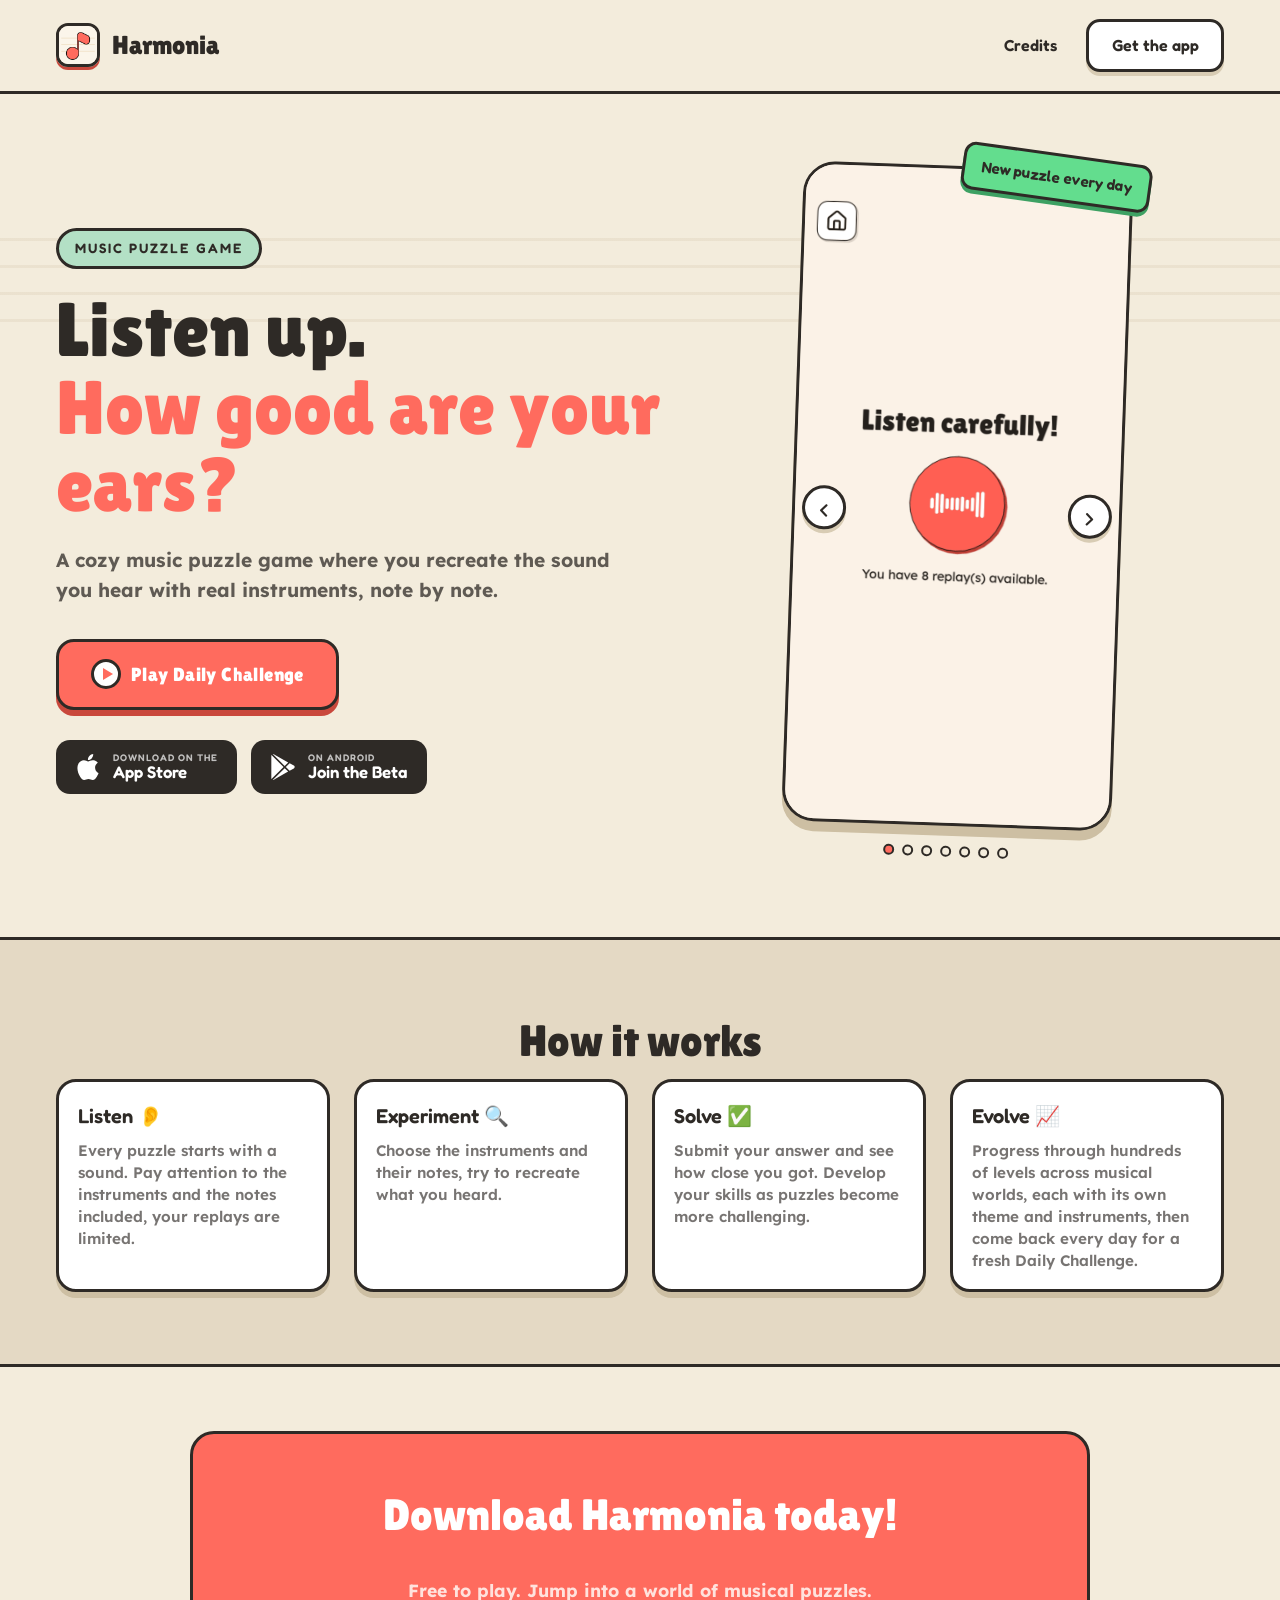
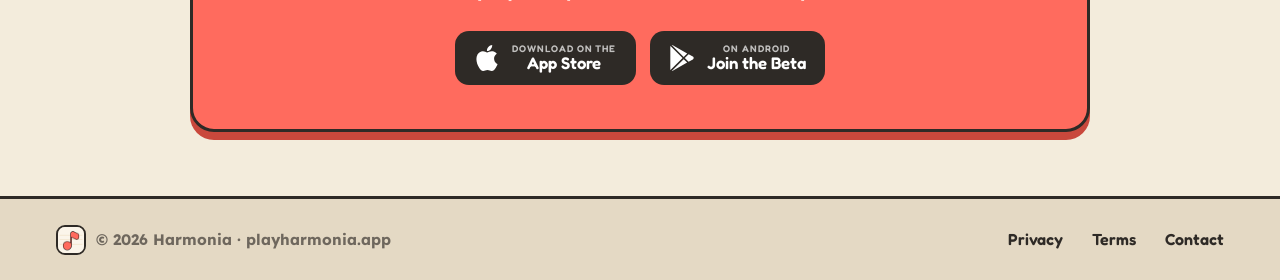
==== commit c1015d6b: "Add credits page and nav link Credits mirror the in-game settings credits. On narrow screens the nav" ====
--- a/index.html
+++ b/index.html
@@ -33,6 +33,7 @@
     <span data-copy="nav.brand">Harmonia</span>
   </a>
   <div class="lp-nav-links">
+    <a href="/credits/" data-copy="nav.credits">Credits</a>
     <a class="lp-btn lp-btn-white" id="lp-getapp" href="#get" data-copy="nav.getApp">Get the app</a>
   </div>
 </nav>
--- a/style.css
+++ b/style.css
@@ -572,6 +572,8 @@
 @media (max-width: 480px) {
   .lp-phone { width: 280px; height: 560px; }
   .lp-nav-links { gap: 1rem; }
+  /* Icon-only brand so Credits + Get the app fit on one line */
+  .lp-brand span { display: none; }
 }
 
 /* ============================================================
@@ -621,6 +623,13 @@
 
 .lp-legal a { color: var(--coral-dark); }
 
+/* Credits — centred groups, like the in-game credits screen */
+.lp-credits { text-align: center; }
+.lp-credits h2 { color: var(--coral); }
+.lp-credits ul { list-style: none; padding-left: 0; }
+.lp-credits li { margin-bottom: 0.4rem; }
+.lp-credits li small { display: block; font-size: 0.85rem; color: var(--muted); }
+
 @media (max-width: 600px) {
   .lp-legal { padding: 1.75rem 1.4rem 2rem; }
 }
